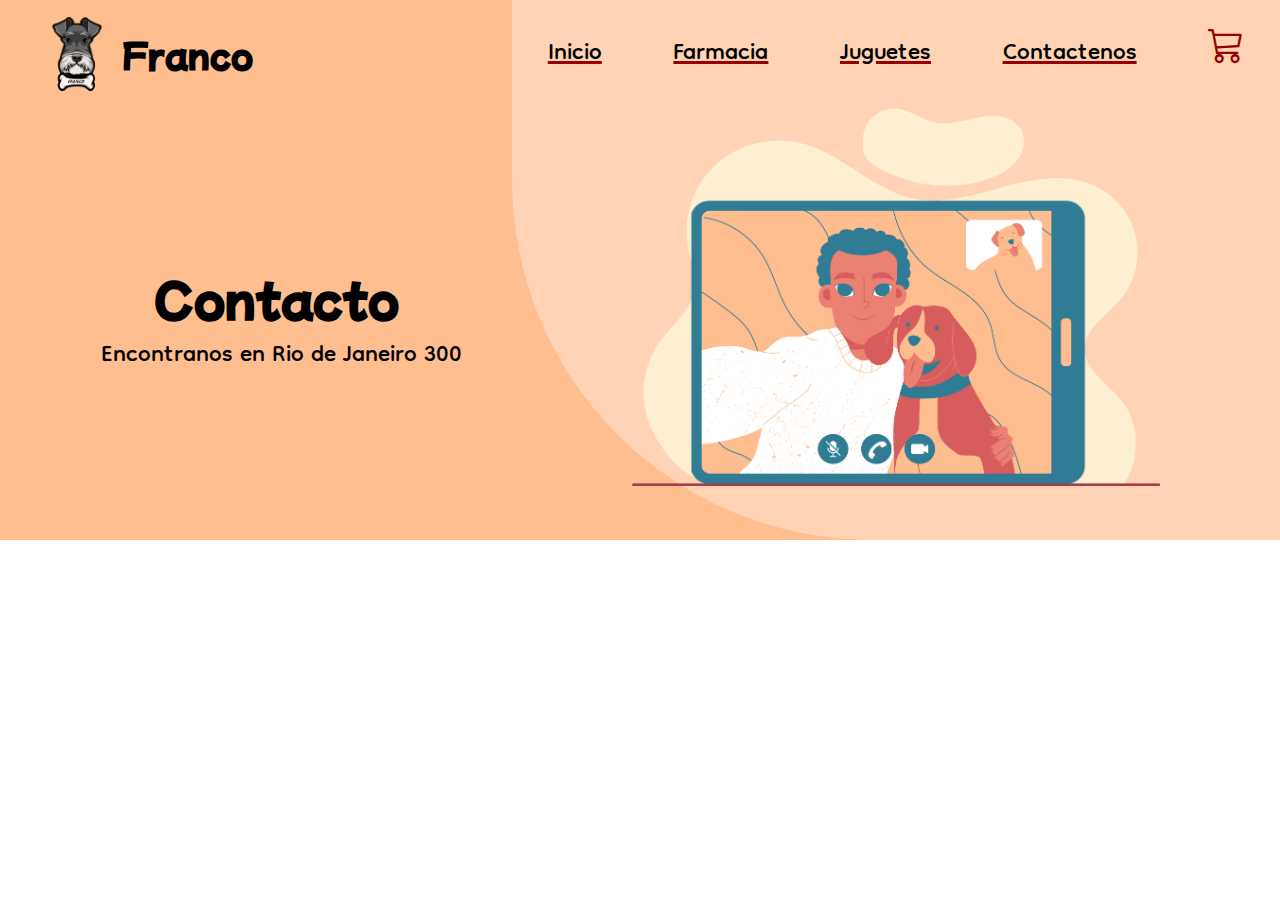
==== contacto.html @ 3e1659e9 "diseño actualizado" ====
<!DOCTYPE html>
<html lang="en">
<head>
    <meta charset="UTF-8">
    <meta http-equiv="X-UA-Compatible" content="IE=edge">
    <meta name="viewport" content="width=device-width, initial-scale=1.0">
    <title>Franco || Contactenos</title>
    <link rel="stylesheet" href="https://cdn.jsdelivr.net/npm/bootstrap-icons@1.6.1/font/bootstrap-icons.css">
    <link rel="stylesheet" href="./style/estios.css">
    <link rel="shortcut icon" href="./img/logo.jpg" type="image/x-icon">
</head>
<body>
    <header class="cabezera">
        <div class="cabezera-texto">
            <div class="navegacion-imagen">
                <img src="./img/logo.jpg" alt="Logo Franco">
                <h1>Franco</h1>
            </div>
            <div class="texto-principal">
                <h2>Contacto</h2>
                <p>Encontranos en Rio de Janeiro 300</p>
            </div>
        </div>
        <div class="cabezera-imagen">
            <nav class="navegacion">
                <a href="./index.html">Inicio</a>
                <a href="./farmacia.html">Farmacia</a>
                <a href="./jugetes.html">Juguetes</a>
                <a href="./contacto.html">Contactenos</a>
                <a href="#"><i class="bi bi-cart3"></i></a>
            </nav>
            <div class="imagen-dos">
                <img src="./img/Contacto.png" alt="Niño corriendo">
            </div>
        </div>
    </header>
    <main>
        <!-- Carlos Valerio Centeno Trabaja aqui -->
        <form action="">

        </form>
    </main>
    <script src="./javascript/main.js"></script>
</body>
</html>
---- style/estios.css ----
@import url('https://fonts.googleapis.com/css2?family=Mochiy+Pop+P+One&display=swap');
@import url('https://fonts.googleapis.com/css2?family=Dongle:wght@300;400;700&display=swap');
*{
    margin: 0%;
    padding: 0%;
    box-sizing: border-box;
}
body{
    height: 100vh;
    width: 100%;
    display: flex;
    flex-direction: column;
}
.cabezera{
    width: 100%;
    height: 60%;
    display: flex;
    flex-wrap: wrap;
    background-color: #ffbe8f;

}
.cabezera-texto{
    width: 40%;
    height: 100%;
    display: flex;
    flex-direction: column;
    justify-content: space-between;
}
.cabezera-imagen{
    width: 60%;
    height: 100%;
    border-radius: 0 0 0 40vh;
    background-color: #FFD3B4;
}
.navegacion{
    height: 20%;
    width: 100%;
    display: flex;
    align-items: center;
    font-family: 'Dongle', sans-serif;
    font-size: 4vh;
    justify-content: space-around;
}
.navegacion a{
    color: black;
    text-decoration: rgb(150, 0, 0) underline;
}
.navegacion i{
    color: rgb(150, 0, 0);
}
.cabezera-texto img{
    width: 10vh;
}
.imagen-dos{
    height: 70%;
    width: 100%;
    display: flex;
    justify-content: center;
}
.imagen-dos img{
    height: 100%;
}
.texto-principal{
    height: 80%;
    width: 100%;
    display: flex;
    flex-direction: column;
    align-items: center;
    justify-content: center;
}
.texto-principal h2{
    font-family: 'Mochiy Pop P One', sans-serif;
    width: 50%;
    font-size: 5vh;
    margin-left: 4vw;
}
.texto-principal p{
    font-family: 'Dongle', sans-serif;
    font-size: 4vh;
    margin-left: 4vw;
}
.navegacion-imagen{
    height: 20%;
    width: 100%;
    display: flex;
    align-items: center;
    padding: 0 0 0 2em;
    font-family: 'Mochiy Pop P One', sans-serif;
}
main{
    background-color: #ffbe8f;
    width: 100%;
    display: flex;
    justify-content: center;
    flex-wrap: wrap;
}
.section-uno{
    width: 90%;
    height: 50vh;
    display: flex;
    justify-content: center;
    margin: 10vh 0;
}
.article-imagen{
    width: 30%;
    display: flex;
}
.article-texto{
    width: 70%;
    display: flex;
    justify-content: center;
    align-items: center;
}
.texto-article{
    width: 70%;
}
.texto-article h2{
    font-size: 5vh;
    font-family: 'Mochiy Pop P One', sans-serif;
    color: rgb(150, 0, 0);
}
.texto-article p{
font-size: 2vh;
font-family: 'Mochiy Pop P One', sans-serif;
text-align: justify;
padding-top: 2vh;
}
.pie-pagina{
    width: 100%;
    min-height: 30vh;
    /* background-color: #FFD3B4; */
    display: flex;
    flex-wrap: wrap;
}
.pie-fondo-uno{
    width: 60%;
    background-color: #ffbe8f;
}
.pie-fondo-dos{
width: 40%;
background-color: #FFD3B4;
}
.pie-texto{
    width: 100%;
    height: 100%;
    border-radius: 0 50% 0 0;
    background-color: #FFD3B4;
    display: flex;
}
.pie-iconos{
    width: 100%;
    height: 100%;
    display: flex;
    flex-direction: column;
    background-color: #ffbe8f;
    border-radius: 0 0 0 17.5vh;
}
.img-pie-logo{
    display: flex;
    width: 35%;
}
.img-pie-logo img{
    width: 100%;
}
.pie-nosotros{
    display: flex;
    width: 30%;
    flex-direction: column;
    flex-wrap: wrap;
    padding: 1em;
    text-align: justify;
    align-items: center;
    justify-content: space-evenly;
}
.pie-nosotros h3{
    font-size: 3vh;
    font-family: 'Mochiy Pop P One', sans-serif;
    color: rgb(150, 0, 0);
}
.pie-nosotros p{
    font-family: 'Mochiy Pop P One', sans-serif;
    font-size: 0.90em;
}
.pie-nav{
    display: flex;
    flex-direction: column;
    align-items: center;
    justify-content: space-evenly;
    width: 35%;
    font-size: 0.90em;
}
.pie-nav a{
    color: black;
    text-decoration: 2px rgb(150, 0, 0) underline;
    font-family: 'Mochiy Pop P One', sans-serif;
}
.pie-iconos{
    font-size: 3em;
    display: flex;
    flex-wrap: wrap;
    flex-direction: row;
    justify-content: space-evenly;
    align-items: center;
}
.pie-iconos a{
    color: rgb(150, 0, 0);
}
.container {
    position: relative;
    width: 320px;
    margin-top: 5vh;
    margin-left: 40%;
    perspective: 1000px;
}

.carousel {
    position: relative;
    width: 100%;
    height: 100%;
    transform-style: preserve-3d; 
    animation: rotate360 60s infinite forwards linear;
}
.carousel__face { 
    position: absolute;
    width: 300px;
    height: 187px;
    background-size: cover;
    box-shadow:inset 0 0 0 2000px rgba(197, 197, 197, 0.342);
    display: flex;
    color: white;
    font-family: 'Dongle', sans-serif;
    background-position: center;
    background-repeat: no-repeat;
}
span {
    margin: auto;
    font-size: 2rem;
    text-shadow: 2px 2px 2px  black;
}
.carousel__face:nth-child(1) {
    transform: rotateY(  51.42deg) translateZ(360px); 
}
.carousel__face:nth-child(2) { 
    transform: rotateY( 102.84deg) translateZ(360px); 
}
.carousel__face:nth-child(3) {
    transform: rotateY( 154.26deg) translateZ(360px); 
}
.carousel__face:nth-child(4) {
    transform: rotateY(205.68deg) translateZ(360px); 
}
.carousel__face:nth-child(5) { 
    transform: rotateY(257.1deg) translateZ(360px); 
}
.carousel__face:nth-child(6) { 
    transform: rotateY(308.52deg) translateZ(360px); 
}
.carousel__face:nth-child(7) { 
    transform: rotateY(360deg) translateZ(360px); 
}

@keyframes rotate360 {
    from {
        transform: rotateY(0deg);
    }
    to {
        transform: rotateY(-360deg);
    }
}
.main-articulos{
    flex-direction: column;
    justify-content: center;
    align-items: center;
}
.main-contenedor{
    width: 80%;
    display: flex;
    flex-direction: column;
}
.carousel-contenedor{
    height: 50vh;
    width: 100%;
    background-color: #FFD3B4;
    border-radius:0 0 20vh 20vh ;
}
.unidades{
    margin-bottom: 0;
    margin-top: 1em;
    padding-top: 1em;
    text-align: center;
    font-size: 3em;
    font-family: 'Mochiy Pop P One', sans-serif;
    background-color: #FFD3B4;
    border-radius: 50vh 50vh 0 0 ;
}
.articulos{
    padding-top: 2em;
    display: flex;
    padding-bottom: 2em;
}
.precio-stock{
    display: flex;
    justify-content: space-between;
}
.precio-stock p{
    font-weight: 800;
}
.card-body{
    font-family:'Dongle', sans-serif ;
    font-size: 2em;
    display: flex;
    flex-direction: column;
    justify-content: space-between;
}
.card{
    background-color:#FFD3B4; 
    border-radius: 2em;
    box-shadow: 2px 2px 2px 2px rgba(0, 0, 0, 0.158);
    height: 100%;
}
.card img{
    border-radius: 2em;
    height: 30vh;
}
button{
    border: none;
    border-radius: 2vh;
    padding: 0.2em;
    background-color: #FF8B96;
    color: white;
}
button:hover{
    color: black;
}
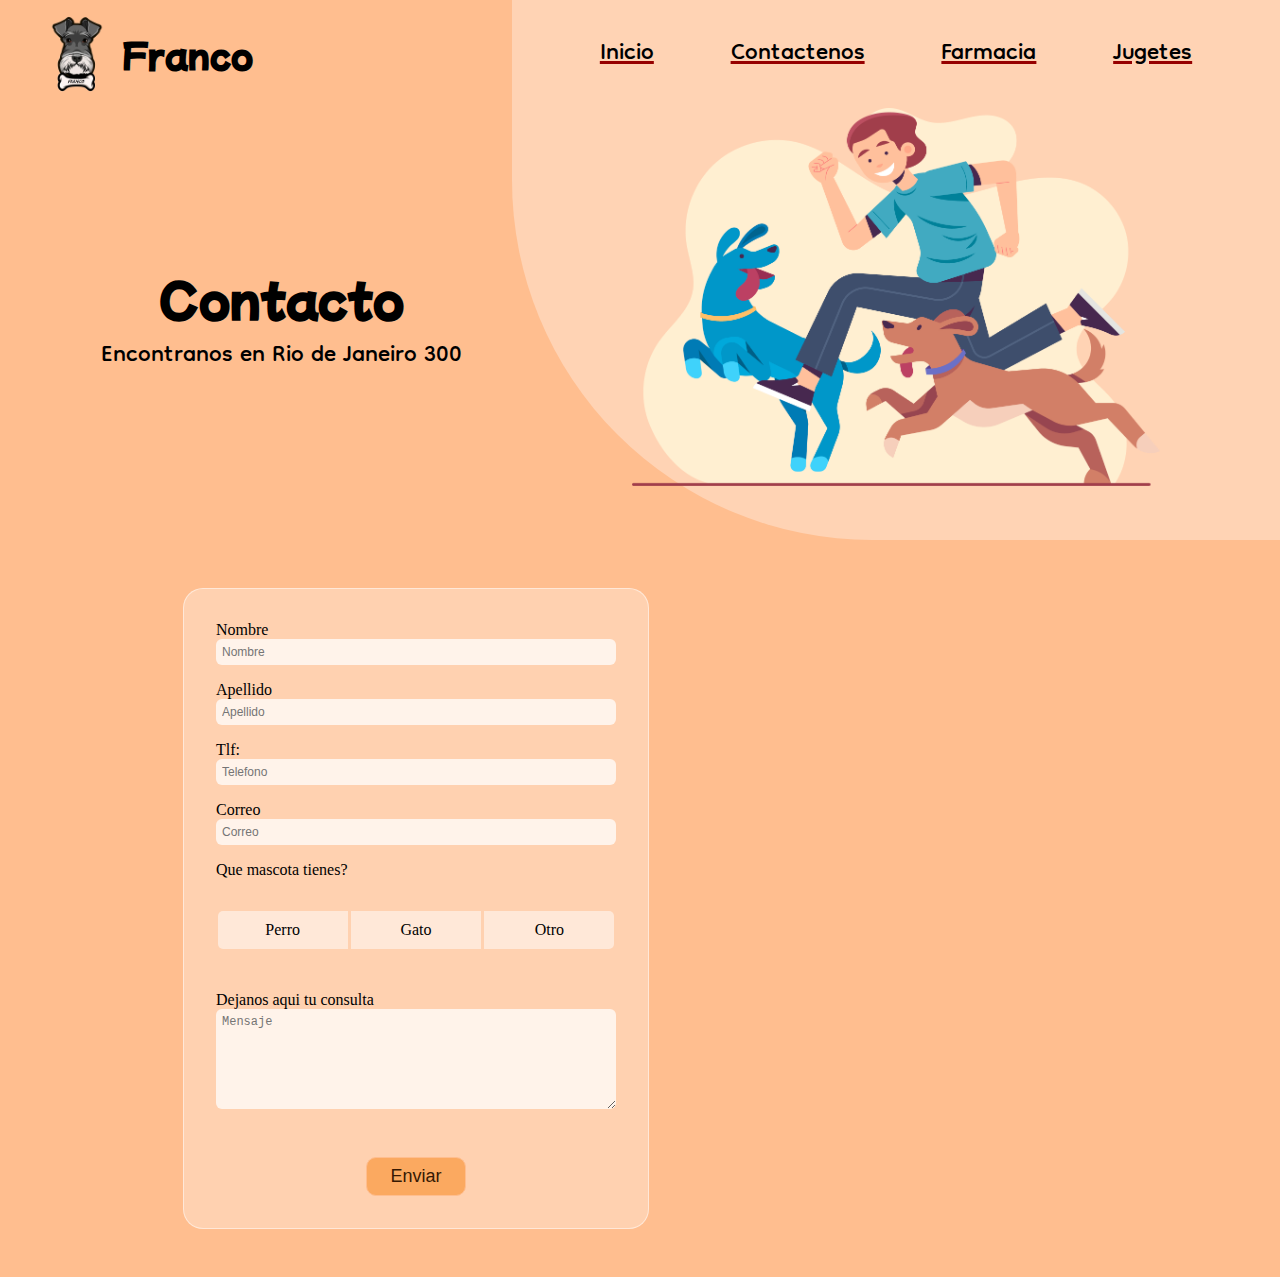
==== commit 45fac389: "termine contactos" ====
--- a/contacto.html
+++ b/contacto.html
@@ -5,7 +5,6 @@
     <meta http-equiv="X-UA-Compatible" content="IE=edge">
     <meta name="viewport" content="width=device-width, initial-scale=1.0">
     <title>Franco || Contactenos</title>
-    <link rel="stylesheet" href="https://cdn.jsdelivr.net/npm/bootstrap-icons@1.6.1/font/bootstrap-icons.css">
     <link rel="stylesheet" href="./style/estios.css">
     <link rel="shortcut icon" href="./img/logo.jpg" type="image/x-icon">
 </head>
@@ -17,28 +16,94 @@
                 <h1>Franco</h1>
             </div>
             <div class="texto-principal">
-                <h2>Contacto</h2>
+                <div>
+                <h2>Contacto</h2> 
+                </div>
                 <p>Encontranos en Rio de Janeiro 300</p>
             </div>
+               
         </div>
         <div class="cabezera-imagen">
             <nav class="navegacion">
                 <a href="./index.html">Inicio</a>
+                <a href="./contacto.html">Contactenos</a>
                 <a href="./farmacia.html">Farmacia</a>
-                <a href="./jugetes.html">Juguetes</a>
-                <a href="./contacto.html">Contactenos</a>
-                <a href="#"><i class="bi bi-cart3"></i></a>
+                <a href="./jugetes.html">Jugetes</a>
             </nav>
             <div class="imagen-dos">
-                <img src="./img/Contacto.png" alt="Niño corriendo">
+                <img src="./img/Niño.png" alt="Niño corriendo">
             </div>
         </div>
     </header>
     <main>
         <!-- Carlos Valerio Centeno Trabaja aqui -->
-        <form action="">
+        <div class="fondo-form" id="borrar">
+                    
+                <form  class="formulario" method="get" id="formulario">
+                    <div>
+                    <label for="nombre">Nombre</label>
+                    <input type="text" placeholder="Nombre" name="nombre" id="nombre" required>
+                     </div>
 
-        </form>
+                     <div>
+                     <label for="apellido">Apellido</label>
+                     <input type="text" placeholder="Apellido" id="apellido" name="apellido" required>
+                     </div>
+                
+                
+                    <div class="margentlf">
+                    <label for="tlf">Tlf:</label>
+                    <input type="text" placeholder="Telefono" id="tlf" name="tlf" required>
+                    </div>
+
+                    <div class="margencorreo">
+                    <label for="correo">Correo</label>
+                    <input type="email" placeholder="Correo" id="correo" name="correo" required>
+                    </div>
+
+
+                    <div class="margen">
+                    <p>Que mascota tienes?</p>
+                    </div>
+
+                    <div class="margen mascota">
+                       <input  type="radio" name="mascota" value="Perro" id="perro"><label class="radio perro" for="perro">Perro</label>
+                       <input  type="radio" name="mascota" value="gato" id="gato"><label class="radio" for="gato">Gato</label>
+                       <input  type="radio" name="mascota" value="otro" id="otro"><label class="radio otro" for="otro">Otro</label>
+                    </div>
+
+                    <div class="margen radio">
+                    <p>Dejanos aqui tu consulta</p>
+                    <textarea name="mensaje" id=""placeholder="Mensaje" required></textarea>
+                    </div>
+
+
+                    <div class="btn open">
+                    <input type="submit" id="enviar" value="Enviar">
+                    </div>
+
+                    <div class="modal-conteiner" id="modal-conteiner">
+                        <did class="modal">
+                            <h2>Gracias por contactarnos</h2>
+                            <button type="submit" class="close" id="close">Cerrar</button>
+                        </did>
+   
+                    </div>
+   
+                      
+                 </form>
+                 
+        </div>
+
+       
+
+        <div class="map">
+            <iframe class="fondo-map" src="https://www.google.com/maps/embed?pb=!1m18!1m12!1m3!1d3283.6869258109577!2d-58.
+            43257228591401!3d-34.612077380457265!2m3!1f0!2f0!3f0!3m2!1i1024!2i768!4f13.1!3m3!1m2!1s0x95b
+            cca429815227f%3A0x5d302e497c2cda87!2sR%C3%ADo%20de%20Janeiro%20300%2C%20C1405CCB%20CABA!5e0!3m2!
+            1ses-419!2sar!4v1636480253115!5m2!1ses-419!2sar" width="600" height="450" style="border:0;
+            " allowfullscreen="" loading="lazy"></iframe>
+            </div>
     </main>
     <script src="./javascript/main.js"></script>
 </body>
--- a/style/estios.css
+++ b/style/estios.css
@@ -39,14 +39,12 @@
     align-items: center;
     font-family: 'Dongle', sans-serif;
     font-size: 4vh;
-    justify-content: space-around;
+    justify-content: center;
 }
 .navegacion a{
+    padding: 0 3vw 0 3vw;
     color: black;
     text-decoration: rgb(150, 0, 0) underline;
-}
-.navegacion i{
-    color: rgb(150, 0, 0);
 }
 .cabezera-texto img{
     width: 10vh;
@@ -125,210 +123,161 @@
 text-align: justify;
 padding-top: 2vh;
 }
-.pie-pagina{
-    width: 100%;
-    min-height: 30vh;
-    /* background-color: #FFD3B4; */
-    display: flex;
-    flex-wrap: wrap;
-}
-.pie-fondo-uno{
-    width: 60%;
-    background-color: #ffbe8f;
-}
-.pie-fondo-dos{
-width: 40%;
-background-color: #FFD3B4;
-}
-.pie-texto{
-    width: 100%;
-    height: 100%;
-    border-radius: 0 50% 0 0;
-    background-color: #FFD3B4;
-    display: flex;
-}
-.pie-iconos{
-    width: 100%;
-    height: 100%;
-    display: flex;
-    flex-direction: column;
-    background-color: #ffbe8f;
-    border-radius: 0 0 0 17.5vh;
-}
-.img-pie-logo{
-    display: flex;
-    width: 35%;
-}
-.img-pie-logo img{
-    width: 100%;
-}
-.pie-nosotros{
-    display: flex;
-    width: 30%;
-    flex-direction: column;
-    flex-wrap: wrap;
-    padding: 1em;
-    text-align: justify;
-    align-items: center;
-    justify-content: space-evenly;
-}
-.pie-nosotros h3{
-    font-size: 3vh;
-    font-family: 'Mochiy Pop P One', sans-serif;
-    color: rgb(150, 0, 0);
-}
-.pie-nosotros p{
-    font-family: 'Mochiy Pop P One', sans-serif;
-    font-size: 0.90em;
-}
-.pie-nav{
-    display: flex;
-    flex-direction: column;
-    align-items: center;
-    justify-content: space-evenly;
-    width: 35%;
-    font-size: 0.90em;
-}
-.pie-nav a{
-    color: black;
-    text-decoration: 2px rgb(150, 0, 0) underline;
-    font-family: 'Mochiy Pop P One', sans-serif;
-}
-.pie-iconos{
-    font-size: 3em;
-    display: flex;
-    flex-wrap: wrap;
-    flex-direction: row;
-    justify-content: space-evenly;
-    align-items: center;
-}
-.pie-iconos a{
-    color: rgb(150, 0, 0);
-}
-.container {
-    position: relative;
-    width: 320px;
-    margin-top: 5vh;
-    margin-left: 40%;
-    perspective: 1000px;
-}
-
-.carousel {
-    position: relative;
-    width: 100%;
-    height: 100%;
-    transform-style: preserve-3d; 
-    animation: rotate360 60s infinite forwards linear;
-}
-.carousel__face { 
-    position: absolute;
-    width: 300px;
-    height: 187px;
-    background-size: cover;
-    box-shadow:inset 0 0 0 2000px rgba(197, 197, 197, 0.342);
-    display: flex;
-    color: white;
-    font-family: 'Dongle', sans-serif;
-    background-position: center;
-    background-repeat: no-repeat;
-}
-span {
-    margin: auto;
-    font-size: 2rem;
-    text-shadow: 2px 2px 2px  black;
-}
-.carousel__face:nth-child(1) {
-    transform: rotateY(  51.42deg) translateZ(360px); 
-}
-.carousel__face:nth-child(2) { 
-    transform: rotateY( 102.84deg) translateZ(360px); 
-}
-.carousel__face:nth-child(3) {
-    transform: rotateY( 154.26deg) translateZ(360px); 
-}
-.carousel__face:nth-child(4) {
-    transform: rotateY(205.68deg) translateZ(360px); 
-}
-.carousel__face:nth-child(5) { 
-    transform: rotateY(257.1deg) translateZ(360px); 
-}
-.carousel__face:nth-child(6) { 
-    transform: rotateY(308.52deg) translateZ(360px); 
-}
-.carousel__face:nth-child(7) { 
-    transform: rotateY(360deg) translateZ(360px); 
-}
-
-@keyframes rotate360 {
-    from {
-        transform: rotateY(0deg);
-    }
-    to {
-        transform: rotateY(-360deg);
-    }
-}
-.main-articulos{
-    flex-direction: column;
-    justify-content: center;
-    align-items: center;
-}
-.main-contenedor{
-    width: 80%;
-    display: flex;
-    flex-direction: column;
-}
-.carousel-contenedor{
-    height: 50vh;
-    width: 100%;
-    background-color: #FFD3B4;
-    border-radius:0 0 20vh 20vh ;
-}
-.unidades{
-    margin-bottom: 0;
-    margin-top: 1em;
-    padding-top: 1em;
+
+
+/* fondo para formulario */
+
+.fondo-form{
+ background-color: rgb(255, 255,255,0.3);  
+ backdrop-filter: blur(20);
+ border: solid 1px rgba(255, 255,255,0.5); 
+ padding: 2rem ;
+ margin-top: 3rem;
+ margin-bottom: 3rem;
+ border-radius: 20px;
+
+}
+
+
+
+.formulario input[type="text"],
+.formulario input[type="email"],
+.formulario textarea {
+    width: 100%;
+    padding: 6px;
+    border-radius: 6px;
+    background: #fff3ea;
+    border: none;
+    font-size: 12px;
+    margin-bottom: 1rem;
+    display: block;
+
+  
+}
+.formulario input[type="text"]:focus,
+.formulario input[type="email"]:focus{
+    border-bottom: 2px solid #ff7a1b;
+
+}
+.formulario textarea{
+    min-height: 100px;
+    max-height: 100px;
+    min-width: 400px;
+    max-width: 400px;
+}
+.fondo-map{
+ height: 400px;
+ width: 400px; 
+ margin-top: 10rem;
+ margin-left: 3rem;
+ border-radius: 20px;
+
+}
+
+.margen{
+    padding-bottom: 2rem;
+}
+.formulario input[type="submit"]{
+    width: 100px;
+    margin: 0 auto;
+    background: rgba(248, 140, 39, 0.575);
+    border: 1px solid #ffbe8f;
+    padding: 8px;
+    border-radius: 10px;
+    cursor: pointer;
+    color: #361903;
+    font-size: 18px;
+
+
+}
+
+.formulario input[type="submit"]:hover {
+    background: #ff6c03;
+    color: #fff;
+}
+ 
+.formulario input[type="radio"]{
+    display: none;
+
+}
+.formulario input[type="radio"]:checked +.radio{
+    background: rgba(248, 140, 39, 0.575);
+
+}
+.formulario .mascota{
+    display: flex;
+    flex-wrap: nowrap;
+    justify-content: space-around;
+    margin-bottom: 10px;
+
+
+}
+.formulario .mascota .radio{
+    background: rgba(255, 255,255,0.5);
+    color:black;
+    padding: 10px;
     text-align: center;
-    font-size: 3em;
-    font-family: 'Mochiy Pop P One', sans-serif;
-    background-color: #FFD3B4;
-    border-radius: 50vh 50vh 0 0 ;
-}
-.articulos{
-    padding-top: 2em;
-    display: flex;
-    padding-bottom: 2em;
-}
-.precio-stock{
-    display: flex;
-    justify-content: space-between;
-}
-.precio-stock p{
-    font-weight: 800;
-}
-.card-body{
-    font-family:'Dongle', sans-serif ;
-    font-size: 2em;
-    display: flex;
-    flex-direction: column;
-    justify-content: space-between;
-}
-.card{
-    background-color:#FFD3B4; 
-    border-radius: 2em;
-    box-shadow: 2px 2px 2px 2px rgba(0, 0, 0, 0.158);
-    height: 100%;
-}
-.card img{
-    border-radius: 2em;
-    height: 30vh;
-}
-button{
-    border: none;
-    border-radius: 2vh;
-    padding: 0.2em;
-    background-color: #FF8B96;
-    color: white;
-}
-button:hover{
-    color: black;
-}
+    width: 32.5%;
+
+}
+.formulario .perro{
+    border-radius: 5px 0 0 5px;
+}
+.formulario .mascota .otro{
+    border-radius: 0 5px 5px 0;
+}
+
+.error{
+    display: none;
+    border-radius: 3px;
+    background: #ff2323;
+    color: #fff;
+    padding: 15px 20px;
+    margin-bottom: 1rem;
+
+}
+.btn{
+    display: flex;
+    justify-content: center;
+}
+/* modal */
+
+.modal-conteiner{
+    display: flex;
+    background-color:#FFD3B4;
+    align-items: center;
+    justify-content: center;
+    position: fixed;
+    pointer-events: none;
+    top: 30%;
+    left: 40%;
+    text-align: center;
+    border-radius: 15px;
+    opacity: 0;
+}
+
+.show{
+    pointer-events: auto;
+    opacity: 1;
+}
+.modal{
+    /* background-color: rgba(241, 165, 66, 0.5); */
+    border-radius: 20px;
+    color: rgb(255, 77, 45);
+    font-size: 30px;
+    box-shadow: 0 6px 5px;
+    padding: 1rem;
+
+}
+.close{
+    width: 100px;
+    margin: 0 auto;
+    background: rgba(248, 140, 39, 0.575);
+    border: 1px solid #ffbe8f;
+    padding: 8px;
+    border-radius: 10px;
+    cursor: pointer;
+    color: #361903;
+    font-size: 18px;
+
+}
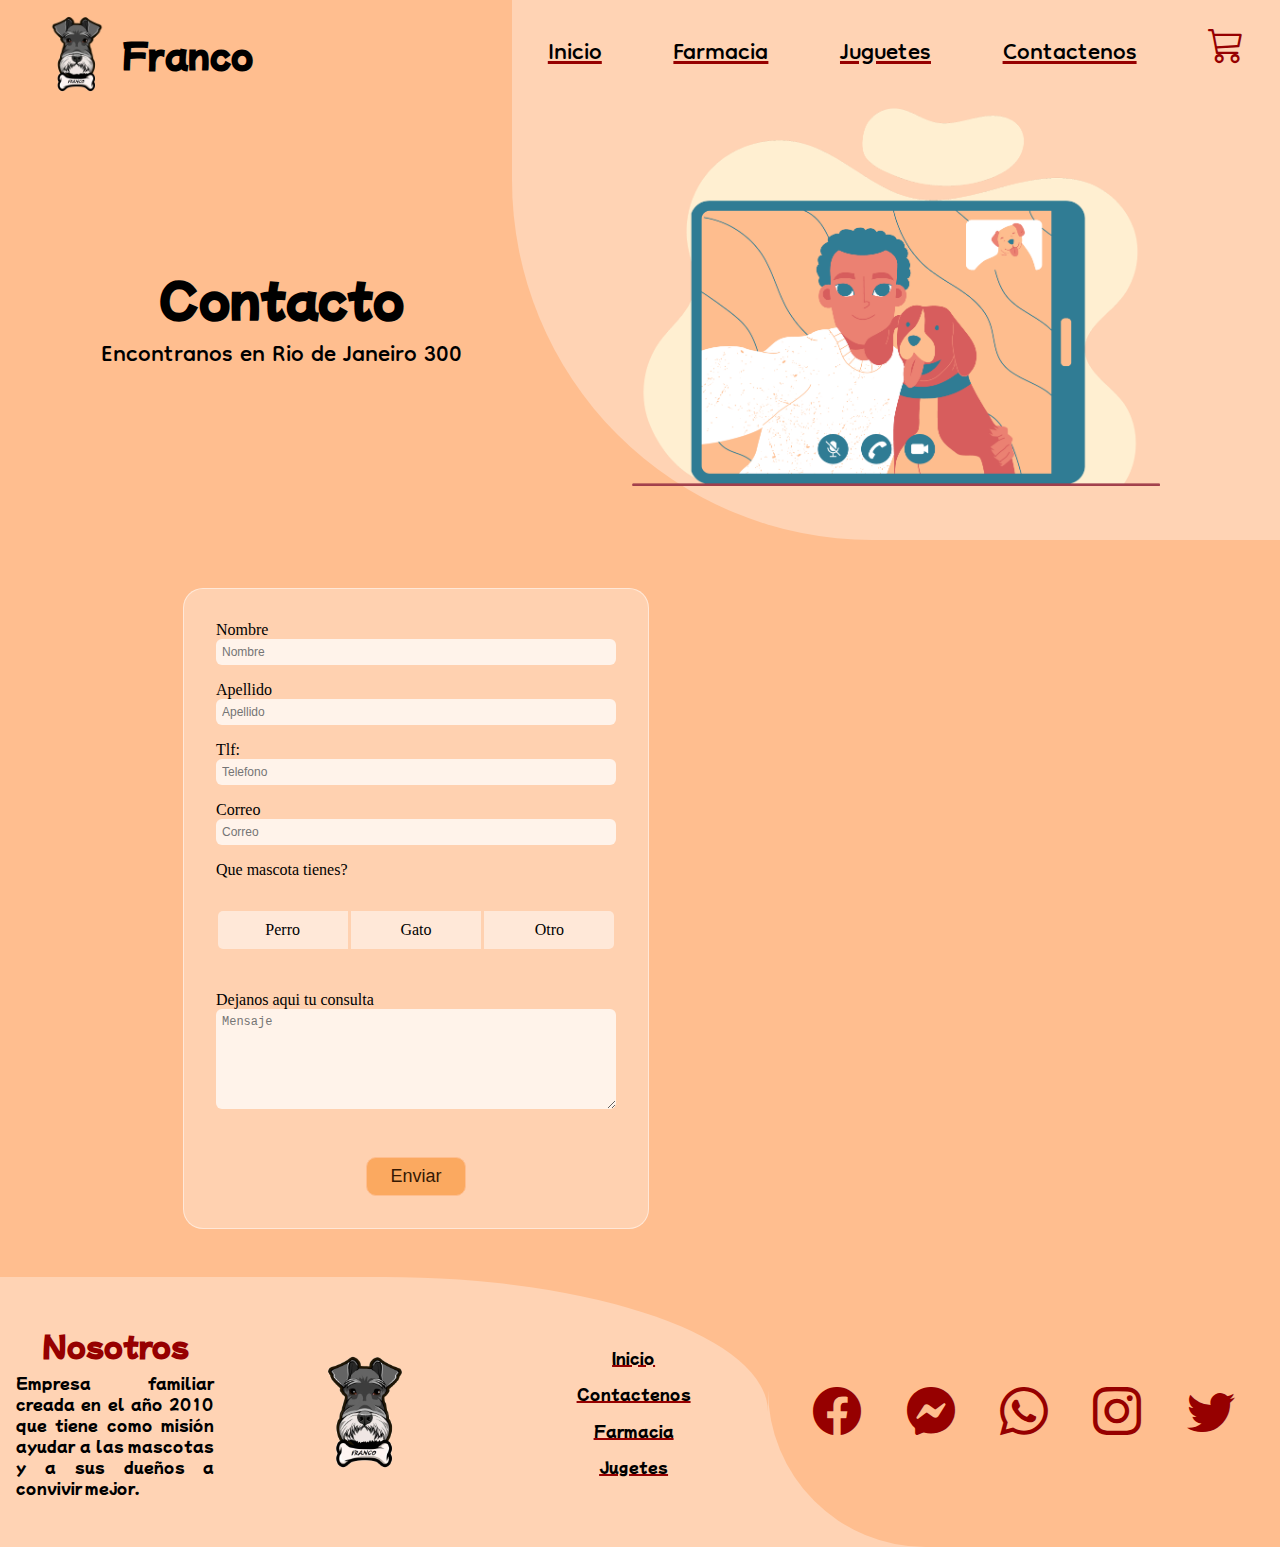
==== commit 6ae5a6c8: "modal" ====
--- a/contacto.html
+++ b/contacto.html
@@ -5,6 +5,7 @@
     <meta http-equiv="X-UA-Compatible" content="IE=edge">
     <meta name="viewport" content="width=device-width, initial-scale=1.0">
     <title>Franco || Contactenos</title>
+    <link rel="stylesheet" href="https://cdn.jsdelivr.net/npm/bootstrap-icons@1.6.1/font/bootstrap-icons.css">
     <link rel="stylesheet" href="./style/estios.css">
     <link rel="shortcut icon" href="./img/logo.jpg" type="image/x-icon">
 </head>
@@ -21,90 +22,99 @@
                 </div>
                 <p>Encontranos en Rio de Janeiro 300</p>
             </div>
-               
         </div>
         <div class="cabezera-imagen">
             <nav class="navegacion">
                 <a href="./index.html">Inicio</a>
+                <a href="./farmacia.html">Farmacia</a>
+                <a href="./jugetes.html">Juguetes</a>
                 <a href="./contacto.html">Contactenos</a>
-                <a href="./farmacia.html">Farmacia</a>
-                <a href="./jugetes.html">Jugetes</a>
+                <a href="#"><i class="bi bi-cart3"></i></a>
             </nav>
             <div class="imagen-dos">
-                <img src="./img/Niño.png" alt="Niño corriendo">
+                <img src="./img/Contacto.png" alt="Niño corriendo">
             </div>
         </div>
     </header>
     <main>
         <!-- Carlos Valerio Centeno Trabaja aqui -->
-        <div class="fondo-form" id="borrar">
-                    
+        <div class="fondo-form" id="borrar">  
                 <form  class="formulario" method="get" id="formulario">
                     <div>
-                    <label for="nombre">Nombre</label>
-                    <input type="text" placeholder="Nombre" name="nombre" id="nombre" required>
-                     </div>
-
-                     <div>
-                     <label for="apellido">Apellido</label>
-                     <input type="text" placeholder="Apellido" id="apellido" name="apellido" required>
-                     </div>
-                
-                
+                        <label for="nombre">Nombre</label>
+                        <input type="text" placeholder="Nombre" name="nombre" id="nombre" required>
+                    </div>
+                    <div>
+                        <label for="apellido">Apellido</label>
+                        <input type="text" placeholder="Apellido" id="apellido" name="apellido" required>
+                    </div>
                     <div class="margentlf">
-                    <label for="tlf">Tlf:</label>
-                    <input type="text" placeholder="Telefono" id="tlf" name="tlf" required>
+                        <label for="tlf">Tlf:</label>
+                        <input type="text" placeholder="Telefono" id="tlf" name="tlf" required>
                     </div>
-
                     <div class="margencorreo">
-                    <label for="correo">Correo</label>
-                    <input type="email" placeholder="Correo" id="correo" name="correo" required>
+                        <label for="correo">Correo</label>
+                        <input type="email" placeholder="Correo" id="correo" name="correo" required>
                     </div>
-
-
                     <div class="margen">
-                    <p>Que mascota tienes?</p>
+                        <p>Que mascota tienes?</p>
                     </div>
-
                     <div class="margen mascota">
-                       <input  type="radio" name="mascota" value="Perro" id="perro"><label class="radio perro" for="perro">Perro</label>
-                       <input  type="radio" name="mascota" value="gato" id="gato"><label class="radio" for="gato">Gato</label>
-                       <input  type="radio" name="mascota" value="otro" id="otro"><label class="radio otro" for="otro">Otro</label>
+                        <input  type="radio" name="mascota" value="Perro" id="perro"><label class="radio perro" for="perro">Perro</label>
+                        <input  type="radio" name="mascota" value="gato" id="gato"><label class="radio" for="gato">Gato</label>
+                        <input  type="radio" name="mascota" value="otro" id="otro"><label class="radio otro" for="otro">Otro</label>
                     </div>
-
                     <div class="margen radio">
-                    <p>Dejanos aqui tu consulta</p>
-                    <textarea name="mensaje" id=""placeholder="Mensaje" required></textarea>
+                        <p>Dejanos aqui tu consulta</p>
+                        <textarea name="mensaje" id=""placeholder="Mensaje" required></textarea>
                     </div>
-
-
                     <div class="btn open">
-                    <input type="submit" id="enviar" value="Enviar">
+                        <input type="submit" id="enviar" value="Enviar">
                     </div>
-
                     <div class="modal-conteiner" id="modal-conteiner">
-                        <did class="modal">
+                        <did class="modales">
                             <h2>Gracias por contactarnos</h2>
                             <button type="submit" class="close" id="close">Cerrar</button>
                         </did>
-   
                     </div>
-   
-                      
-                 </form>
-                 
+                </form>
         </div>
-
-       
-
         <div class="map">
             <iframe class="fondo-map" src="https://www.google.com/maps/embed?pb=!1m18!1m12!1m3!1d3283.6869258109577!2d-58.
             43257228591401!3d-34.612077380457265!2m3!1f0!2f0!3f0!3m2!1i1024!2i768!4f13.1!3m3!1m2!1s0x95b
             cca429815227f%3A0x5d302e497c2cda87!2sR%C3%ADo%20de%20Janeiro%20300%2C%20C1405CCB%20CABA!5e0!3m2!
             1ses-419!2sar!4v1636480253115!5m2!1ses-419!2sar" width="600" height="450" style="border:0;
             " allowfullscreen="" loading="lazy"></iframe>
+        </div>
+    </main>
+    <footer class="pie-pagina">
+        <div class="pie-fondo-uno">
+            <div class="pie-texto">
+                <div class="pie-nosotros">
+                    <h3>Nosotros</h3>
+                    <p>Empresa familiar creada en el año 2010 que tiene como misión ayudar a las mascotas y a sus dueños a convivir mejor.</p>
+                </div>
+                <div class="img-pie-logo">
+                    <img src="./img/logo.jpg" alt="Logo">
+                </div>
+                <div class="pie-nav">
+                    <a href="./index.html">Inicio</a>
+                    <a href="./contacto.html">Contactenos</a>
+                    <a href="./farmacia.html">Farmacia</a>
+                    <a href="./jugetes.html">Jugetes</a>
+                </div>
             </div>
-    </main>
-    <script src="./javascript/main.js"></script>
+        </div>
+        <div class="pie-fondo-dos">
+            <div class="pie-iconos">
+                <a href=""><i class="bi bi-facebook"></i></a>
+                <a href=""><i class="bi bi-messenger"></i></a>
+                <a href=""><i class="bi bi-whatsapp"></i></a>
+                <a href=""><i class="bi bi-instagram"></i></a>
+                <a href=""><i class="bi bi-twitter"></i></a>
+            </div>
+        </div>
+    </footer>
+    <script src="./javascript/contactos.js"></script>
 </body>
 </html>--- a/style/estios.css
+++ b/style/estios.css
@@ -39,12 +39,14 @@
     align-items: center;
     font-family: 'Dongle', sans-serif;
     font-size: 4vh;
-    justify-content: center;
+    justify-content: space-around;
 }
 .navegacion a{
-    padding: 0 3vw 0 3vw;
     color: black;
     text-decoration: rgb(150, 0, 0) underline;
+}
+.navegacion i{
+    color: rgb(150, 0, 0);
 }
 .cabezera-texto img{
     width: 10vh;
@@ -123,23 +125,265 @@
 text-align: justify;
 padding-top: 2vh;
 }
+.pie-pagina{
+    width: 100%;
+    display: flex;
+    flex-wrap: wrap;
+    min-height: 30vh;
+}
+.pie-fondo-uno{
+    width: 60%;
+    background-color: #ffbe8f;
+}
+.pie-fondo-dos{
+width: 40%;
+background-color: #FFD3B4;
+}
+.pie-texto{
+    width: 100%;
+    height: 100%;
+    border-radius: 0 50% 0 0;
+    background-color: #FFD3B4;
+    display: flex;
+    align-items: center;
+}
+.pie-iconos{
+    width: 100%;
+    height: 100%;
+    display: flex;
+    flex-direction: column;
+    background-color: #ffbe8f;
+    border-radius: 0 0 0 17.5vh;
+}
+.img-pie-logo{
+    display: flex;
+    width: 35%;
+    height: 60%;
+    align-items: center;
+    justify-content: center;
+}
+.img-pie-logo img{
+    width: 50%;
+}
+.pie-nosotros{
+    display: flex;
+    width: 30%;
+    flex-direction: column;
+    flex-wrap: wrap;
+    padding: 1em;
+    text-align: justify;
+    align-items: center;
+    justify-content: space-evenly;
+    height: 80%;
+}
+.pie-nosotros h3{
+    font-size: 3vh;
+    font-family: 'Mochiy Pop P One', sans-serif;
+    color: rgb(150, 0, 0);
+}
+.pie-nosotros p{
+    font-family: 'Mochiy Pop P One', sans-serif;
+    font-size: 0.90em;
+}
+.pie-nav{
+    display: flex;
+    flex-direction: column;
+    align-items: center;
+    justify-content: space-evenly;
+    width: 35%;
+    font-size: 0.90em;
+    height: 60%;
+}
+.pie-nav a{
+    color: black;
+    text-decoration: 2px rgb(150, 0, 0) underline;
+    font-family: 'Mochiy Pop P One', sans-serif;
+}
+.pie-iconos{
+    font-size: 3em;
+    display: flex;
+    flex-wrap: wrap;
+    flex-direction: row;
+    justify-content: space-evenly;
+    align-items: center;
+}
+.pie-iconos a{
+    color: rgb(150, 0, 0);
+}
+.container {
+    position: relative;
+    width: 320px;
+    margin-top: 5vh;
+    margin-left: 40%;
+    perspective: 1000px;
+}
+
+.carousel {
+    position: relative;
+    width: 100%;
+    height: 100%;
+    transform-style: preserve-3d; 
+    animation: rotate360 60s infinite forwards linear;
+}
+.carousel__face { 
+    position: absolute;
+    width: 300px;
+    height: 187px;
+    background-size: cover;
+    box-shadow:inset 0 0 0 2000px rgba(197, 197, 197, 0.342);
+    display: flex;
+    color: white;
+    font-family: 'Dongle', sans-serif;
+    background-position: center;
+    background-repeat: no-repeat;
+}
+span {
+    margin: auto;
+    font-size: 2rem;
+    text-shadow: 2px 2px 2px  black;
+}
+.carousel__face:nth-child(1) {
+    transform: rotateY(  51.42deg) translateZ(360px); 
+}
+.carousel__face:nth-child(2) { 
+    transform: rotateY( 102.84deg) translateZ(360px); 
+}
+.carousel__face:nth-child(3) {
+    transform: rotateY( 154.26deg) translateZ(360px); 
+}
+.carousel__face:nth-child(4) {
+    transform: rotateY(205.68deg) translateZ(360px); 
+}
+.carousel__face:nth-child(5) { 
+    transform: rotateY(257.1deg) translateZ(360px); 
+}
+.carousel__face:nth-child(6) { 
+    transform: rotateY(308.52deg) translateZ(360px); 
+}
+.carousel__face:nth-child(7) { 
+    transform: rotateY(360deg) translateZ(360px); 
+}
+
+@keyframes rotate360 {
+    from {
+        transform: rotateY(0deg);
+    }
+    to {
+        transform: rotateY(-360deg);
+    }
+}
+.main-articulos{
+    flex-direction: column;
+    justify-content: center;
+    align-items: center;
+}
+.main-contenedor{
+    width: 80%;
+    display: flex;
+    flex-direction: column;
+}
+.carousel-contenedor{
+    height: 50vh;
+    width: 100%;
+    background-color: #FFD3B4;
+    border-radius:0 0 20vh 20vh ;
+}
+.unidades{
+    margin-bottom: 0;
+    margin-top: 1em;
+    padding-top: 1em;
+    text-align: center;
+    font-size: 3em;
+    font-family: 'Mochiy Pop P One', sans-serif;
+    background-color: #FFD3B4;
+    border-radius: 50vh 50vh 0 0 ;
+}
+.articulos{
+    padding-top: 2em;
+    display: flex;
+    padding-bottom: 2em;
+    width: 75%;
+}
+.precio-stock{
+    display: flex;
+    justify-content: space-between;
+}
+.precio-stock p{
+    font-weight: 800;
+}
+.card-body{
+    font-family:'Dongle', sans-serif ;
+    font-size: 2em;
+    display: flex;
+    flex-direction: column;
+    justify-content: space-between;
+}
+.card{
+    background-color:#FFD3B4; 
+    border-radius: 2em;
+    box-shadow: 2px 2px 2px 2px rgba(0, 0, 0, 0.158);
+    height: 100%;
+}
+.card img{
+    border-radius: 2em;
+    height: 50vh;
+}
+button{
+    border: none;
+    border-radius: 2vh;
+    padding: 0.2em;
+    background-color: #FF8B96;
+    color: white;
+}
+button:hover{
+    color: black;
+}
+.contenedor-mercado{
+    display: flex;
+    width: 100%;
+    justify-content: space-evenly;
+}
+.contenedor-mercado-filtro{
+    width: 20%;
+    padding-top: 2em;
+}
+.form-check-input:checked {
+    background-color: #FF8B96;
+    border-color: #FF8B96;
+}
+.form-check-input{
+    background-color:#FFD3B4 ;
+}
+.form-check{
+    background-color: white;
+    display: flex;
+    justify-content: space-around;
+    align-items: center;
+    width: 100%;
+    height: 7vh;
+    margin-top: 0.5em;
+    border-radius: 0.5em;
+    font-family:'Dongle', sans-serif ;
+    font-size: 1.5em;
+    margin-bottom: 0.5em;
+}
+.texto-maximo{
+    width: 100%;
+    border-radius: 0.5em;
+    height: 5vh;
+}
 
 
 /* fondo para formulario */
-
 .fondo-form{
- background-color: rgb(255, 255,255,0.3);  
- backdrop-filter: blur(20);
- border: solid 1px rgba(255, 255,255,0.5); 
- padding: 2rem ;
- margin-top: 3rem;
- margin-bottom: 3rem;
- border-radius: 20px;
-
-}
-
-
-
+    background-color: rgb(255, 255,255,0.3);  
+    backdrop-filter: blur(20);
+    border: solid 1px rgba(255, 255,255,0.5); 
+    padding: 2rem ;
+    margin-top: 3rem;
+    margin-bottom: 3rem;
+    border-radius: 20px;
+}
 .formulario input[type="text"],
 .formulario input[type="email"],
 .formulario textarea {
@@ -151,13 +395,10 @@
     font-size: 12px;
     margin-bottom: 1rem;
     display: block;
-
-  
 }
 .formulario input[type="text"]:focus,
 .formulario input[type="email"]:focus{
-    border-bottom: 2px solid #ff7a1b;
-
+border-bottom: 2px solid #ff7a1b;
 }
 .formulario textarea{
     min-height: 100px;
@@ -166,14 +407,12 @@
     max-width: 400px;
 }
 .fondo-map{
- height: 400px;
- width: 400px; 
- margin-top: 10rem;
- margin-left: 3rem;
- border-radius: 20px;
-
-}
-
+    height: 400px;
+    width: 400px; 
+    margin-top: 10rem;
+    margin-left: 3rem;
+    border-radius: 20px;
+}
 .margen{
     padding-bottom: 2rem;
 }
@@ -187,15 +426,11 @@
     cursor: pointer;
     color: #361903;
     font-size: 18px;
-
-
-}
-
+}
 .formulario input[type="submit"]:hover {
     background: #ff6c03;
     color: #fff;
 }
- 
 .formulario input[type="radio"]{
     display: none;
 
@@ -209,8 +444,6 @@
     flex-wrap: nowrap;
     justify-content: space-around;
     margin-bottom: 10px;
-
-
 }
 .formulario .mascota .radio{
     background: rgba(255, 255,255,0.5);
@@ -218,7 +451,6 @@
     padding: 10px;
     text-align: center;
     width: 32.5%;
-
 }
 .formulario .perro{
     border-radius: 5px 0 0 5px;
@@ -226,7 +458,6 @@
 .formulario .mascota .otro{
     border-radius: 0 5px 5px 0;
 }
-
 .error{
     display: none;
     border-radius: 3px;
@@ -234,14 +465,12 @@
     color: #fff;
     padding: 15px 20px;
     margin-bottom: 1rem;
-
 }
 .btn{
     display: flex;
     justify-content: center;
 }
 /* modal */
-
 .modal-conteiner{
     display: flex;
     background-color:#FFD3B4;
@@ -255,19 +484,17 @@
     border-radius: 15px;
     opacity: 0;
 }
-
 .show{
     pointer-events: auto;
     opacity: 1;
 }
-.modal{
+.modales{
     /* background-color: rgba(241, 165, 66, 0.5); */
     border-radius: 20px;
     color: rgb(255, 77, 45);
     font-size: 30px;
     box-shadow: 0 6px 5px;
     padding: 1rem;
-
 }
 .close{
     width: 100px;
@@ -279,5 +506,8 @@
     cursor: pointer;
     color: #361903;
     font-size: 18px;
-
-}
+}
+.ultimas-unidades{
+    color:rgb(150, 0, 0);
+    text-shadow: 0 0 0 ;
+}
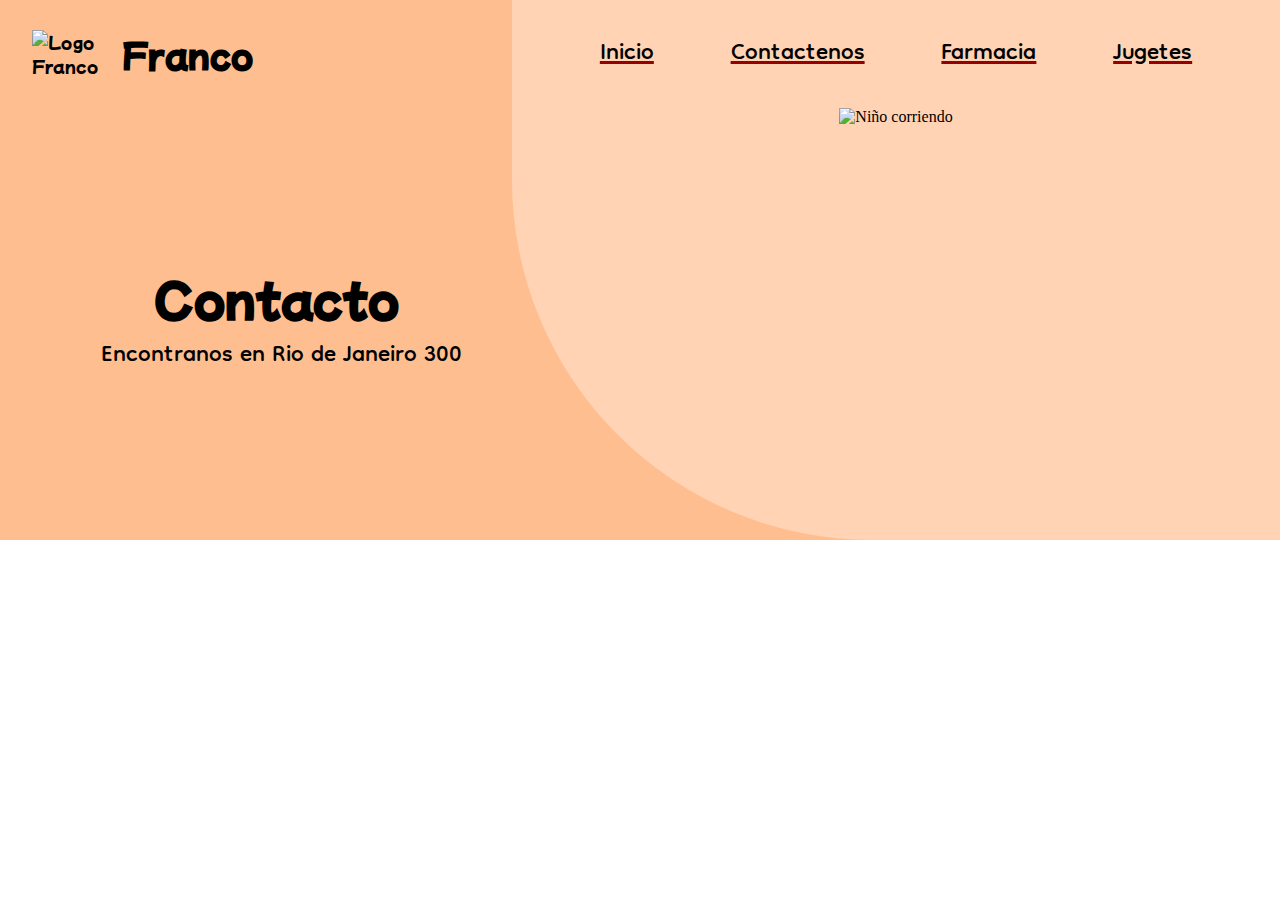
==== commit c59b3ba0: "Agregamos el chatbot configurado en todas las páginas" ====
--- a/contacto.html
+++ b/contacto.html
@@ -5,7 +5,6 @@
     <meta http-equiv="X-UA-Compatible" content="IE=edge">
     <meta name="viewport" content="width=device-width, initial-scale=1.0">
     <title>Franco || Contactenos</title>
-    <link rel="stylesheet" href="https://cdn.jsdelivr.net/npm/bootstrap-icons@1.6.1/font/bootstrap-icons.css">
     <link rel="stylesheet" href="./style/estios.css">
     <link rel="shortcut icon" href="./img/logo.jpg" type="image/x-icon">
 </head>
@@ -17,104 +16,38 @@
                 <h1>Franco</h1>
             </div>
             <div class="texto-principal">
-                <div>
-                <h2>Contacto</h2> 
-                </div>
+                <h2>Contacto</h2>
                 <p>Encontranos en Rio de Janeiro 300</p>
             </div>
         </div>
         <div class="cabezera-imagen">
             <nav class="navegacion">
                 <a href="./index.html">Inicio</a>
+                <a href="./contacto.html">Contactenos</a>
                 <a href="./farmacia.html">Farmacia</a>
-                <a href="./jugetes.html">Juguetes</a>
-                <a href="./contacto.html">Contactenos</a>
-                <a href="#"><i class="bi bi-cart3"></i></a>
+                <a href="./jugetes.html">Jugetes</a>
             </nav>
             <div class="imagen-dos">
-                <img src="./img/Contacto.png" alt="Niño corriendo">
+                <img src="./img/Niño.png" alt="Niño corriendo">
             </div>
         </div>
     </header>
     <main>
         <!-- Carlos Valerio Centeno Trabaja aqui -->
-        <div class="fondo-form" id="borrar">  
-                <form  class="formulario" method="get" id="formulario">
-                    <div>
-                        <label for="nombre">Nombre</label>
-                        <input type="text" placeholder="Nombre" name="nombre" id="nombre" required>
-                    </div>
-                    <div>
-                        <label for="apellido">Apellido</label>
-                        <input type="text" placeholder="Apellido" id="apellido" name="apellido" required>
-                    </div>
-                    <div class="margentlf">
-                        <label for="tlf">Tlf:</label>
-                        <input type="text" placeholder="Telefono" id="tlf" name="tlf" required>
-                    </div>
-                    <div class="margencorreo">
-                        <label for="correo">Correo</label>
-                        <input type="email" placeholder="Correo" id="correo" name="correo" required>
-                    </div>
-                    <div class="margen">
-                        <p>Que mascota tienes?</p>
-                    </div>
-                    <div class="margen mascota">
-                        <input  type="radio" name="mascota" value="Perro" id="perro"><label class="radio perro" for="perro">Perro</label>
-                        <input  type="radio" name="mascota" value="gato" id="gato"><label class="radio" for="gato">Gato</label>
-                        <input  type="radio" name="mascota" value="otro" id="otro"><label class="radio otro" for="otro">Otro</label>
-                    </div>
-                    <div class="margen radio">
-                        <p>Dejanos aqui tu consulta</p>
-                        <textarea name="mensaje" id=""placeholder="Mensaje" required></textarea>
-                    </div>
-                    <div class="btn open">
-                        <input type="submit" id="enviar" value="Enviar">
-                    </div>
-                    <div class="modal-conteiner" id="modal-conteiner">
-                        <did class="modales">
-                            <h2>Gracias por contactarnos</h2>
-                            <button type="submit" class="close" id="close">Cerrar</button>
-                        </did>
-                    </div>
-                </form>
-        </div>
-        <div class="map">
-            <iframe class="fondo-map" src="https://www.google.com/maps/embed?pb=!1m18!1m12!1m3!1d3283.6869258109577!2d-58.
-            43257228591401!3d-34.612077380457265!2m3!1f0!2f0!3f0!3m2!1i1024!2i768!4f13.1!3m3!1m2!1s0x95b
-            cca429815227f%3A0x5d302e497c2cda87!2sR%C3%ADo%20de%20Janeiro%20300%2C%20C1405CCB%20CABA!5e0!3m2!
-            1ses-419!2sar!4v1636480253115!5m2!1ses-419!2sar" width="600" height="450" style="border:0;
-            " allowfullscreen="" loading="lazy"></iframe>
-        </div>
+        <form action="">
+
+        </form>
+        <div>
+            <script src="https://www.gstatic.com/dialogflow-console/fast/messenger/bootstrap.js?v=1"></script>
+    <df-messenger
+      chat-icon="https:&#x2F;&#x2F;cdn-icons-png.flaticon.com&#x2F;512&#x2F;2829&#x2F;2829757.png"
+      intent="WELCOME"
+      chat-title="Branquito"
+      agent-id="59b1d928-3910-4bca-85a6-19f89405f072"
+      language-code="es"
+    ></df-messenger>
+          </div>
     </main>
-    <footer class="pie-pagina">
-        <div class="pie-fondo-uno">
-            <div class="pie-texto">
-                <div class="pie-nosotros">
-                    <h3>Nosotros</h3>
-                    <p>Empresa familiar creada en el año 2010 que tiene como misión ayudar a las mascotas y a sus dueños a convivir mejor.</p>
-                </div>
-                <div class="img-pie-logo">
-                    <img src="./img/logo.jpg" alt="Logo">
-                </div>
-                <div class="pie-nav">
-                    <a href="./index.html">Inicio</a>
-                    <a href="./contacto.html">Contactenos</a>
-                    <a href="./farmacia.html">Farmacia</a>
-                    <a href="./jugetes.html">Jugetes</a>
-                </div>
-            </div>
-        </div>
-        <div class="pie-fondo-dos">
-            <div class="pie-iconos">
-                <a href=""><i class="bi bi-facebook"></i></a>
-                <a href=""><i class="bi bi-messenger"></i></a>
-                <a href=""><i class="bi bi-whatsapp"></i></a>
-                <a href=""><i class="bi bi-instagram"></i></a>
-                <a href=""><i class="bi bi-twitter"></i></a>
-            </div>
-        </div>
-    </footer>
-    <script src="./javascript/contactos.js"></script>
+    <script src="./javascript/main.js"></script>
 </body>
 </html>--- a/style/estios.css
+++ b/style/estios.css
@@ -39,14 +39,12 @@
     align-items: center;
     font-family: 'Dongle', sans-serif;
     font-size: 4vh;
-    justify-content: space-around;
+    justify-content: center;
 }
 .navegacion a{
+    padding: 0 3vw 0 3vw;
     color: black;
     text-decoration: rgb(150, 0, 0) underline;
-}
-.navegacion i{
-    color: rgb(150, 0, 0);
 }
 .cabezera-texto img{
     width: 10vh;
@@ -125,389 +123,11 @@
 text-align: justify;
 padding-top: 2vh;
 }
-.pie-pagina{
-    width: 100%;
-    display: flex;
-    flex-wrap: wrap;
-    min-height: 30vh;
-}
-.pie-fondo-uno{
-    width: 60%;
-    background-color: #ffbe8f;
-}
-.pie-fondo-dos{
-width: 40%;
-background-color: #FFD3B4;
-}
-.pie-texto{
-    width: 100%;
-    height: 100%;
-    border-radius: 0 50% 0 0;
-    background-color: #FFD3B4;
-    display: flex;
-    align-items: center;
-}
-.pie-iconos{
-    width: 100%;
-    height: 100%;
-    display: flex;
-    flex-direction: column;
-    background-color: #ffbe8f;
-    border-radius: 0 0 0 17.5vh;
-}
-.img-pie-logo{
-    display: flex;
-    width: 35%;
-    height: 60%;
-    align-items: center;
-    justify-content: center;
-}
-.img-pie-logo img{
-    width: 50%;
-}
-.pie-nosotros{
-    display: flex;
-    width: 30%;
-    flex-direction: column;
-    flex-wrap: wrap;
-    padding: 1em;
-    text-align: justify;
-    align-items: center;
-    justify-content: space-evenly;
-    height: 80%;
-}
-.pie-nosotros h3{
-    font-size: 3vh;
-    font-family: 'Mochiy Pop P One', sans-serif;
-    color: rgb(150, 0, 0);
-}
-.pie-nosotros p{
-    font-family: 'Mochiy Pop P One', sans-serif;
-    font-size: 0.90em;
-}
-.pie-nav{
-    display: flex;
-    flex-direction: column;
-    align-items: center;
-    justify-content: space-evenly;
-    width: 35%;
-    font-size: 0.90em;
-    height: 60%;
-}
-.pie-nav a{
-    color: black;
-    text-decoration: 2px rgb(150, 0, 0) underline;
-    font-family: 'Mochiy Pop P One', sans-serif;
-}
-.pie-iconos{
-    font-size: 3em;
-    display: flex;
-    flex-wrap: wrap;
-    flex-direction: row;
-    justify-content: space-evenly;
-    align-items: center;
-}
-.pie-iconos a{
-    color: rgb(150, 0, 0);
-}
-.container {
-    position: relative;
-    width: 320px;
-    margin-top: 5vh;
-    margin-left: 40%;
-    perspective: 1000px;
-}
-
-.carousel {
-    position: relative;
-    width: 100%;
-    height: 100%;
-    transform-style: preserve-3d; 
-    animation: rotate360 60s infinite forwards linear;
-}
-.carousel__face { 
-    position: absolute;
-    width: 300px;
-    height: 187px;
-    background-size: cover;
-    box-shadow:inset 0 0 0 2000px rgba(197, 197, 197, 0.342);
-    display: flex;
-    color: white;
-    font-family: 'Dongle', sans-serif;
-    background-position: center;
-    background-repeat: no-repeat;
-}
-span {
-    margin: auto;
-    font-size: 2rem;
-    text-shadow: 2px 2px 2px  black;
-}
-.carousel__face:nth-child(1) {
-    transform: rotateY(  51.42deg) translateZ(360px); 
-}
-.carousel__face:nth-child(2) { 
-    transform: rotateY( 102.84deg) translateZ(360px); 
-}
-.carousel__face:nth-child(3) {
-    transform: rotateY( 154.26deg) translateZ(360px); 
-}
-.carousel__face:nth-child(4) {
-    transform: rotateY(205.68deg) translateZ(360px); 
-}
-.carousel__face:nth-child(5) { 
-    transform: rotateY(257.1deg) translateZ(360px); 
-}
-.carousel__face:nth-child(6) { 
-    transform: rotateY(308.52deg) translateZ(360px); 
-}
-.carousel__face:nth-child(7) { 
-    transform: rotateY(360deg) translateZ(360px); 
-}
-
-@keyframes rotate360 {
-    from {
-        transform: rotateY(0deg);
-    }
-    to {
-        transform: rotateY(-360deg);
-    }
-}
-.main-articulos{
-    flex-direction: column;
-    justify-content: center;
-    align-items: center;
-}
-.main-contenedor{
-    width: 80%;
-    display: flex;
-    flex-direction: column;
-}
-.carousel-contenedor{
-    height: 50vh;
-    width: 100%;
-    background-color: #FFD3B4;
-    border-radius:0 0 20vh 20vh ;
-}
-.unidades{
-    margin-bottom: 0;
-    margin-top: 1em;
-    padding-top: 1em;
-    text-align: center;
-    font-size: 3em;
-    font-family: 'Mochiy Pop P One', sans-serif;
-    background-color: #FFD3B4;
-    border-radius: 50vh 50vh 0 0 ;
-}
-.articulos{
-    padding-top: 2em;
-    display: flex;
-    padding-bottom: 2em;
-    width: 75%;
-}
-.precio-stock{
-    display: flex;
-    justify-content: space-between;
-}
-.precio-stock p{
-    font-weight: 800;
-}
-.card-body{
-    font-family:'Dongle', sans-serif ;
-    font-size: 2em;
-    display: flex;
-    flex-direction: column;
-    justify-content: space-between;
-}
-.card{
-    background-color:#FFD3B4; 
-    border-radius: 2em;
-    box-shadow: 2px 2px 2px 2px rgba(0, 0, 0, 0.158);
-    height: 100%;
-}
-.card img{
-    border-radius: 2em;
-    height: 50vh;
-}
-button{
-    border: none;
-    border-radius: 2vh;
-    padding: 0.2em;
-    background-color: #FF8B96;
-    color: white;
-}
-button:hover{
-    color: black;
-}
-.contenedor-mercado{
-    display: flex;
-    width: 100%;
-    justify-content: space-evenly;
-}
-.contenedor-mercado-filtro{
-    width: 20%;
-    padding-top: 2em;
-}
-.form-check-input:checked {
-    background-color: #FF8B96;
-    border-color: #FF8B96;
-}
-.form-check-input{
-    background-color:#FFD3B4 ;
-}
-.form-check{
-    background-color: white;
-    display: flex;
-    justify-content: space-around;
-    align-items: center;
-    width: 100%;
-    height: 7vh;
-    margin-top: 0.5em;
-    border-radius: 0.5em;
-    font-family:'Dongle', sans-serif ;
-    font-size: 1.5em;
-    margin-bottom: 0.5em;
-}
-.texto-maximo{
-    width: 100%;
-    border-radius: 0.5em;
-    height: 5vh;
-}
-
-
-/* fondo para formulario */
-.fondo-form{
-    background-color: rgb(255, 255,255,0.3);  
-    backdrop-filter: blur(20);
-    border: solid 1px rgba(255, 255,255,0.5); 
-    padding: 2rem ;
-    margin-top: 3rem;
-    margin-bottom: 3rem;
-    border-radius: 20px;
-}
-.formulario input[type="text"],
-.formulario input[type="email"],
-.formulario textarea {
-    width: 100%;
-    padding: 6px;
-    border-radius: 6px;
-    background: #fff3ea;
-    border: none;
-    font-size: 12px;
-    margin-bottom: 1rem;
-    display: block;
-}
-.formulario input[type="text"]:focus,
-.formulario input[type="email"]:focus{
-border-bottom: 2px solid #ff7a1b;
-}
-.formulario textarea{
-    min-height: 100px;
-    max-height: 100px;
-    min-width: 400px;
-    max-width: 400px;
-}
-.fondo-map{
-    height: 400px;
-    width: 400px; 
-    margin-top: 10rem;
-    margin-left: 3rem;
-    border-radius: 20px;
-}
-.margen{
-    padding-bottom: 2rem;
-}
-.formulario input[type="submit"]{
-    width: 100px;
-    margin: 0 auto;
-    background: rgba(248, 140, 39, 0.575);
-    border: 1px solid #ffbe8f;
-    padding: 8px;
-    border-radius: 10px;
-    cursor: pointer;
-    color: #361903;
-    font-size: 18px;
-}
-.formulario input[type="submit"]:hover {
-    background: #ff6c03;
-    color: #fff;
-}
-.formulario input[type="radio"]{
-    display: none;
-
-}
-.formulario input[type="radio"]:checked +.radio{
-    background: rgba(248, 140, 39, 0.575);
-
-}
-.formulario .mascota{
-    display: flex;
-    flex-wrap: nowrap;
-    justify-content: space-around;
-    margin-bottom: 10px;
-}
-.formulario .mascota .radio{
-    background: rgba(255, 255,255,0.5);
-    color:black;
-    padding: 10px;
-    text-align: center;
-    width: 32.5%;
-}
-.formulario .perro{
-    border-radius: 5px 0 0 5px;
-}
-.formulario .mascota .otro{
-    border-radius: 0 5px 5px 0;
-}
-.error{
-    display: none;
-    border-radius: 3px;
-    background: #ff2323;
-    color: #fff;
-    padding: 15px 20px;
-    margin-bottom: 1rem;
-}
-.btn{
-    display: flex;
-    justify-content: center;
-}
-/* modal */
-.modal-conteiner{
-    display: flex;
-    background-color:#FFD3B4;
-    align-items: center;
-    justify-content: center;
-    position: fixed;
-    pointer-events: none;
-    top: 30%;
-    left: 40%;
-    text-align: center;
-    border-radius: 15px;
-    opacity: 0;
-}
-.show{
-    pointer-events: auto;
-    opacity: 1;
-}
-.modales{
-    /* background-color: rgba(241, 165, 66, 0.5); */
-    border-radius: 20px;
-    color: rgb(255, 77, 45);
-    font-size: 30px;
-    box-shadow: 0 6px 5px;
-    padding: 1rem;
-}
-.close{
-    width: 100px;
-    margin: 0 auto;
-    background: rgba(248, 140, 39, 0.575);
-    border: 1px solid #ffbe8f;
-    padding: 8px;
-    border-radius: 10px;
-    cursor: pointer;
-    color: #361903;
-    font-size: 18px;
-}
-.ultimas-unidades{
-    color:rgb(150, 0, 0);
-    text-shadow: 0 0 0 ;
-}
+df-messenger {
+    --df-messenger-bot-message: #b8c4ee;
+    --df-messenger-button-titlebar-color: #ffbe8f;
+    --df-messenger-chat-background-color: #fafafa;
+    --df-messenger-font-color: rgb(5, 5, 5);
+    --df-messenger-send-icon: #878fac;
+    --df-messenger-user-message: #82bd7c;
+   }
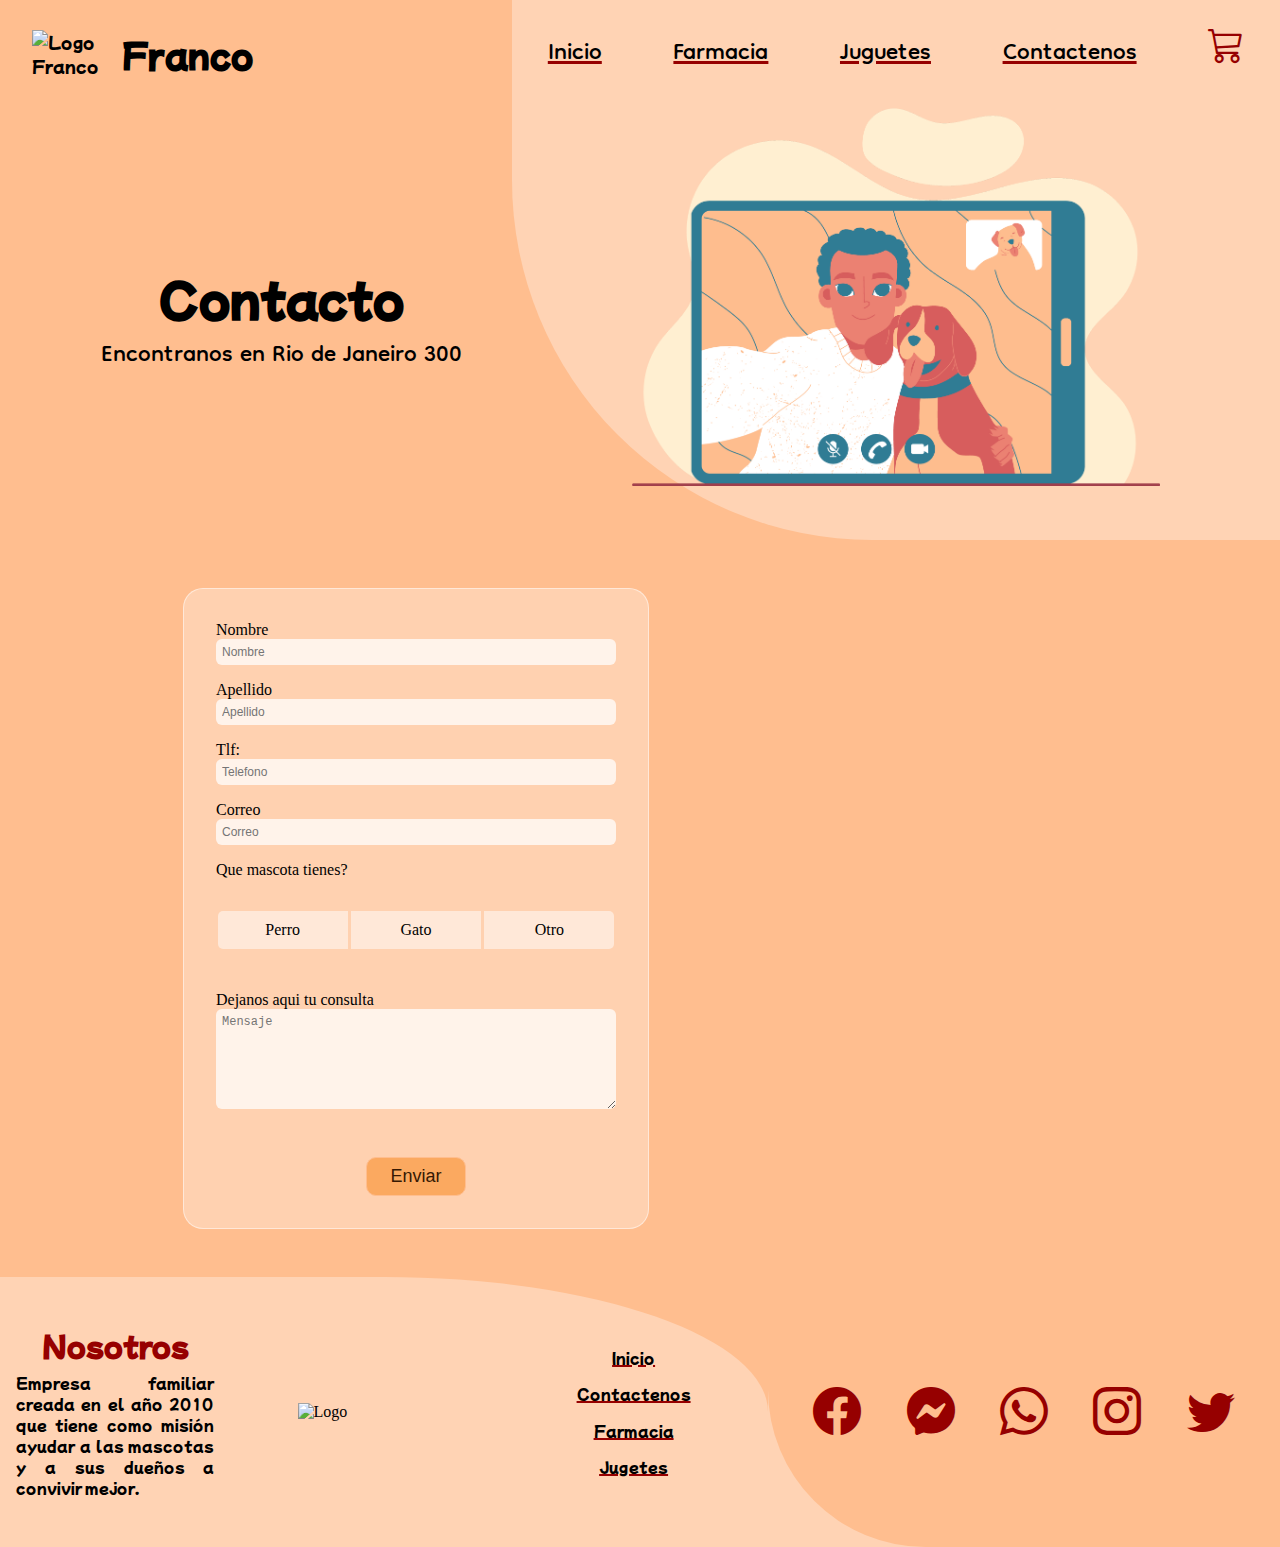
==== commit bde462c9: "Merge branch 'Developet' of https://github.com/LautaroStein/Proyecto-Pet-Shop-Franco into franco" ====
--- a/contacto.html
+++ b/contacto.html
@@ -5,6 +5,7 @@
     <meta http-equiv="X-UA-Compatible" content="IE=edge">
     <meta name="viewport" content="width=device-width, initial-scale=1.0">
     <title>Franco || Contactenos</title>
+    <link rel="stylesheet" href="https://cdn.jsdelivr.net/npm/bootstrap-icons@1.6.1/font/bootstrap-icons.css">
     <link rel="stylesheet" href="./style/estios.css">
     <link rel="shortcut icon" href="./img/logo.jpg" type="image/x-icon">
 </head>
@@ -16,38 +17,104 @@
                 <h1>Franco</h1>
             </div>
             <div class="texto-principal">
-                <h2>Contacto</h2>
+                <div>
+                <h2>Contacto</h2> 
+                </div>
                 <p>Encontranos en Rio de Janeiro 300</p>
             </div>
         </div>
         <div class="cabezera-imagen">
             <nav class="navegacion">
                 <a href="./index.html">Inicio</a>
+                <a href="./farmacia.html">Farmacia</a>
+                <a href="./jugetes.html">Juguetes</a>
                 <a href="./contacto.html">Contactenos</a>
-                <a href="./farmacia.html">Farmacia</a>
-                <a href="./jugetes.html">Jugetes</a>
+                <a href="#"><i class="bi bi-cart3"></i></a>
             </nav>
             <div class="imagen-dos">
-                <img src="./img/Niño.png" alt="Niño corriendo">
+                <img src="./img/Contacto.png" alt="Niño corriendo">
             </div>
         </div>
     </header>
     <main>
         <!-- Carlos Valerio Centeno Trabaja aqui -->
-        <form action="">
-
-        </form>
-        <div>
-            <script src="https://www.gstatic.com/dialogflow-console/fast/messenger/bootstrap.js?v=1"></script>
-    <df-messenger
-      chat-icon="https:&#x2F;&#x2F;cdn-icons-png.flaticon.com&#x2F;512&#x2F;2829&#x2F;2829757.png"
-      intent="WELCOME"
-      chat-title="Branquito"
-      agent-id="59b1d928-3910-4bca-85a6-19f89405f072"
-      language-code="es"
-    ></df-messenger>
-          </div>
+        <div class="fondo-form" id="borrar">  
+                <form  class="formulario" method="get" id="formulario">
+                    <div>
+                        <label for="nombre">Nombre</label>
+                        <input type="text" placeholder="Nombre" name="nombre" id="nombre" required>
+                    </div>
+                    <div>
+                        <label for="apellido">Apellido</label>
+                        <input type="text" placeholder="Apellido" id="apellido" name="apellido" required>
+                    </div>
+                    <div class="margentlf">
+                        <label for="tlf">Tlf:</label>
+                        <input type="text" placeholder="Telefono" id="tlf" name="tlf" required>
+                    </div>
+                    <div class="margencorreo">
+                        <label for="correo">Correo</label>
+                        <input type="email" placeholder="Correo" id="correo" name="correo" required>
+                    </div>
+                    <div class="margen">
+                        <p>Que mascota tienes?</p>
+                    </div>
+                    <div class="margen mascota">
+                        <input  type="radio" name="mascota" value="Perro" id="perro"><label class="radio perro" for="perro">Perro</label>
+                        <input  type="radio" name="mascota" value="gato" id="gato"><label class="radio" for="gato">Gato</label>
+                        <input  type="radio" name="mascota" value="otro" id="otro"><label class="radio otro" for="otro">Otro</label>
+                    </div>
+                    <div class="margen radio">
+                        <p>Dejanos aqui tu consulta</p>
+                        <textarea name="mensaje" id=""placeholder="Mensaje" required></textarea>
+                    </div>
+                    <div class="btn open">
+                        <input type="submit" id="enviar" value="Enviar">
+                    </div>
+                    <div class="modal-conteiner" id="modal-conteiner">
+                        <did class="modales">
+                            <h2>Gracias por contactarnos</h2>
+                            <button type="submit" class="close" id="close">Cerrar</button>
+                        </did>
+                    </div>
+                </form>
+        </div>
+        <div class="map">
+            <iframe class="fondo-map" src="https://www.google.com/maps/embed?pb=!1m18!1m12!1m3!1d3283.6869258109577!2d-58.
+            43257228591401!3d-34.612077380457265!2m3!1f0!2f0!3f0!3m2!1i1024!2i768!4f13.1!3m3!1m2!1s0x95b
+            cca429815227f%3A0x5d302e497c2cda87!2sR%C3%ADo%20de%20Janeiro%20300%2C%20C1405CCB%20CABA!5e0!3m2!
+            1ses-419!2sar!4v1636480253115!5m2!1ses-419!2sar" width="600" height="450" style="border:0;
+            " allowfullscreen="" loading="lazy"></iframe>
+        </div>
     </main>
-    <script src="./javascript/main.js"></script>
+    <footer class="pie-pagina">
+        <div class="pie-fondo-uno">
+            <div class="pie-texto">
+                <div class="pie-nosotros">
+                    <h3>Nosotros</h3>
+                    <p>Empresa familiar creada en el año 2010 que tiene como misión ayudar a las mascotas y a sus dueños a convivir mejor.</p>
+                </div>
+                <div class="img-pie-logo">
+                    <img src="./img/logo.jpg" alt="Logo">
+                </div>
+                <div class="pie-nav">
+                    <a href="./index.html">Inicio</a>
+                    <a href="./contacto.html">Contactenos</a>
+                    <a href="./farmacia.html">Farmacia</a>
+                    <a href="./jugetes.html">Jugetes</a>
+                </div>
+            </div>
+        </div>
+        <div class="pie-fondo-dos">
+            <div class="pie-iconos">
+                <a href=""><i class="bi bi-facebook"></i></a>
+                <a href=""><i class="bi bi-messenger"></i></a>
+                <a href=""><i class="bi bi-whatsapp"></i></a>
+                <a href=""><i class="bi bi-instagram"></i></a>
+                <a href=""><i class="bi bi-twitter"></i></a>
+            </div>
+        </div>
+    </footer>
+    <script src="./javascript/contactos.js"></script>
 </body>
 </html>--- a/style/estios.css
+++ b/style/estios.css
@@ -39,12 +39,14 @@
     align-items: center;
     font-family: 'Dongle', sans-serif;
     font-size: 4vh;
-    justify-content: center;
+    justify-content: space-around;
 }
 .navegacion a{
-    padding: 0 3vw 0 3vw;
     color: black;
     text-decoration: rgb(150, 0, 0) underline;
+}
+.navegacion i{
+    color: rgb(150, 0, 0);
 }
 .cabezera-texto img{
     width: 10vh;
@@ -123,11 +125,389 @@
 text-align: justify;
 padding-top: 2vh;
 }
-df-messenger {
-    --df-messenger-bot-message: #b8c4ee;
-    --df-messenger-button-titlebar-color: #ffbe8f;
-    --df-messenger-chat-background-color: #fafafa;
-    --df-messenger-font-color: rgb(5, 5, 5);
-    --df-messenger-send-icon: #878fac;
-    --df-messenger-user-message: #82bd7c;
-   }
+.pie-pagina{
+    width: 100%;
+    display: flex;
+    flex-wrap: wrap;
+    min-height: 30vh;
+}
+.pie-fondo-uno{
+    width: 60%;
+    background-color: #ffbe8f;
+}
+.pie-fondo-dos{
+width: 40%;
+background-color: #FFD3B4;
+}
+.pie-texto{
+    width: 100%;
+    height: 100%;
+    border-radius: 0 50% 0 0;
+    background-color: #FFD3B4;
+    display: flex;
+    align-items: center;
+}
+.pie-iconos{
+    width: 100%;
+    height: 100%;
+    display: flex;
+    flex-direction: column;
+    background-color: #ffbe8f;
+    border-radius: 0 0 0 17.5vh;
+}
+.img-pie-logo{
+    display: flex;
+    width: 35%;
+    height: 60%;
+    align-items: center;
+    justify-content: center;
+}
+.img-pie-logo img{
+    width: 50%;
+}
+.pie-nosotros{
+    display: flex;
+    width: 30%;
+    flex-direction: column;
+    flex-wrap: wrap;
+    padding: 1em;
+    text-align: justify;
+    align-items: center;
+    justify-content: space-evenly;
+    height: 80%;
+}
+.pie-nosotros h3{
+    font-size: 3vh;
+    font-family: 'Mochiy Pop P One', sans-serif;
+    color: rgb(150, 0, 0);
+}
+.pie-nosotros p{
+    font-family: 'Mochiy Pop P One', sans-serif;
+    font-size: 0.90em;
+}
+.pie-nav{
+    display: flex;
+    flex-direction: column;
+    align-items: center;
+    justify-content: space-evenly;
+    width: 35%;
+    font-size: 0.90em;
+    height: 60%;
+}
+.pie-nav a{
+    color: black;
+    text-decoration: 2px rgb(150, 0, 0) underline;
+    font-family: 'Mochiy Pop P One', sans-serif;
+}
+.pie-iconos{
+    font-size: 3em;
+    display: flex;
+    flex-wrap: wrap;
+    flex-direction: row;
+    justify-content: space-evenly;
+    align-items: center;
+}
+.pie-iconos a{
+    color: rgb(150, 0, 0);
+}
+.container {
+    position: relative;
+    width: 320px;
+    margin-top: 5vh;
+    margin-left: 40%;
+    perspective: 1000px;
+}
+
+.carousel {
+    position: relative;
+    width: 100%;
+    height: 100%;
+    transform-style: preserve-3d; 
+    animation: rotate360 60s infinite forwards linear;
+}
+.carousel__face { 
+    position: absolute;
+    width: 300px;
+    height: 187px;
+    background-size: cover;
+    box-shadow:inset 0 0 0 2000px rgba(197, 197, 197, 0.342);
+    display: flex;
+    color: white;
+    font-family: 'Dongle', sans-serif;
+    background-position: center;
+    background-repeat: no-repeat;
+}
+span {
+    margin: auto;
+    font-size: 2rem;
+    text-shadow: 2px 2px 2px  black;
+}
+.carousel__face:nth-child(1) {
+    transform: rotateY(  51.42deg) translateZ(360px); 
+}
+.carousel__face:nth-child(2) { 
+    transform: rotateY( 102.84deg) translateZ(360px); 
+}
+.carousel__face:nth-child(3) {
+    transform: rotateY( 154.26deg) translateZ(360px); 
+}
+.carousel__face:nth-child(4) {
+    transform: rotateY(205.68deg) translateZ(360px); 
+}
+.carousel__face:nth-child(5) { 
+    transform: rotateY(257.1deg) translateZ(360px); 
+}
+.carousel__face:nth-child(6) { 
+    transform: rotateY(308.52deg) translateZ(360px); 
+}
+.carousel__face:nth-child(7) { 
+    transform: rotateY(360deg) translateZ(360px); 
+}
+
+@keyframes rotate360 {
+    from {
+        transform: rotateY(0deg);
+    }
+    to {
+        transform: rotateY(-360deg);
+    }
+}
+.main-articulos{
+    flex-direction: column;
+    justify-content: center;
+    align-items: center;
+}
+.main-contenedor{
+    width: 80%;
+    display: flex;
+    flex-direction: column;
+}
+.carousel-contenedor{
+    height: 50vh;
+    width: 100%;
+    background-color: #FFD3B4;
+    border-radius:0 0 20vh 20vh ;
+}
+.unidades{
+    margin-bottom: 0;
+    margin-top: 1em;
+    padding-top: 1em;
+    text-align: center;
+    font-size: 3em;
+    font-family: 'Mochiy Pop P One', sans-serif;
+    background-color: #FFD3B4;
+    border-radius: 50vh 50vh 0 0 ;
+}
+.articulos{
+    padding-top: 2em;
+    display: flex;
+    padding-bottom: 2em;
+    width: 75%;
+}
+.precio-stock{
+    display: flex;
+    justify-content: space-between;
+}
+.precio-stock p{
+    font-weight: 800;
+}
+.card-body{
+    font-family:'Dongle', sans-serif ;
+    font-size: 2em;
+    display: flex;
+    flex-direction: column;
+    justify-content: space-between;
+}
+.card{
+    background-color:#FFD3B4; 
+    border-radius: 2em;
+    box-shadow: 2px 2px 2px 2px rgba(0, 0, 0, 0.158);
+    height: 100%;
+}
+.card img{
+    border-radius: 2em;
+    height: 50vh;
+}
+button{
+    border: none;
+    border-radius: 2vh;
+    padding: 0.2em;
+    background-color: #FF8B96;
+    color: white;
+}
+button:hover{
+    color: black;
+}
+.contenedor-mercado{
+    display: flex;
+    width: 100%;
+    justify-content: space-evenly;
+}
+.contenedor-mercado-filtro{
+    width: 20%;
+    padding-top: 2em;
+}
+.form-check-input:checked {
+    background-color: #FF8B96;
+    border-color: #FF8B96;
+}
+.form-check-input{
+    background-color:#FFD3B4 ;
+}
+.form-check{
+    background-color: white;
+    display: flex;
+    justify-content: space-around;
+    align-items: center;
+    width: 100%;
+    height: 7vh;
+    margin-top: 0.5em;
+    border-radius: 0.5em;
+    font-family:'Dongle', sans-serif ;
+    font-size: 1.5em;
+    margin-bottom: 0.5em;
+}
+.texto-maximo{
+    width: 100%;
+    border-radius: 0.5em;
+    height: 5vh;
+}
+
+
+/* fondo para formulario */
+.fondo-form{
+    background-color: rgb(255, 255,255,0.3);  
+    backdrop-filter: blur(20);
+    border: solid 1px rgba(255, 255,255,0.5); 
+    padding: 2rem ;
+    margin-top: 3rem;
+    margin-bottom: 3rem;
+    border-radius: 20px;
+}
+.formulario input[type="text"],
+.formulario input[type="email"],
+.formulario textarea {
+    width: 100%;
+    padding: 6px;
+    border-radius: 6px;
+    background: #fff3ea;
+    border: none;
+    font-size: 12px;
+    margin-bottom: 1rem;
+    display: block;
+}
+.formulario input[type="text"]:focus,
+.formulario input[type="email"]:focus{
+border-bottom: 2px solid #ff7a1b;
+}
+.formulario textarea{
+    min-height: 100px;
+    max-height: 100px;
+    min-width: 400px;
+    max-width: 400px;
+}
+.fondo-map{
+    height: 400px;
+    width: 400px; 
+    margin-top: 10rem;
+    margin-left: 3rem;
+    border-radius: 20px;
+}
+.margen{
+    padding-bottom: 2rem;
+}
+.formulario input[type="submit"]{
+    width: 100px;
+    margin: 0 auto;
+    background: rgba(248, 140, 39, 0.575);
+    border: 1px solid #ffbe8f;
+    padding: 8px;
+    border-radius: 10px;
+    cursor: pointer;
+    color: #361903;
+    font-size: 18px;
+}
+.formulario input[type="submit"]:hover {
+    background: #ff6c03;
+    color: #fff;
+}
+.formulario input[type="radio"]{
+    display: none;
+
+}
+.formulario input[type="radio"]:checked +.radio{
+    background: rgba(248, 140, 39, 0.575);
+
+}
+.formulario .mascota{
+    display: flex;
+    flex-wrap: nowrap;
+    justify-content: space-around;
+    margin-bottom: 10px;
+}
+.formulario .mascota .radio{
+    background: rgba(255, 255,255,0.5);
+    color:black;
+    padding: 10px;
+    text-align: center;
+    width: 32.5%;
+}
+.formulario .perro{
+    border-radius: 5px 0 0 5px;
+}
+.formulario .mascota .otro{
+    border-radius: 0 5px 5px 0;
+}
+.error{
+    display: none;
+    border-radius: 3px;
+    background: #ff2323;
+    color: #fff;
+    padding: 15px 20px;
+    margin-bottom: 1rem;
+}
+.btn{
+    display: flex;
+    justify-content: center;
+}
+/* modal */
+.modal-conteiner{
+    display: flex;
+    background-color:#FFD3B4;
+    align-items: center;
+    justify-content: center;
+    position: fixed;
+    pointer-events: none;
+    top: 30%;
+    left: 40%;
+    text-align: center;
+    border-radius: 15px;
+    opacity: 0;
+}
+.show{
+    pointer-events: auto;
+    opacity: 1;
+}
+.modales{
+    /* background-color: rgba(241, 165, 66, 0.5); */
+    border-radius: 20px;
+    color: rgb(255, 77, 45);
+    font-size: 30px;
+    box-shadow: 0 6px 5px;
+    padding: 1rem;
+}
+.close{
+    width: 100px;
+    margin: 0 auto;
+    background: rgba(248, 140, 39, 0.575);
+    border: 1px solid #ffbe8f;
+    padding: 8px;
+    border-radius: 10px;
+    cursor: pointer;
+    color: #361903;
+    font-size: 18px;
+}
+.ultimas-unidades{
+    color:rgb(150, 0, 0);
+    text-shadow: 0 0 0 ;
+}
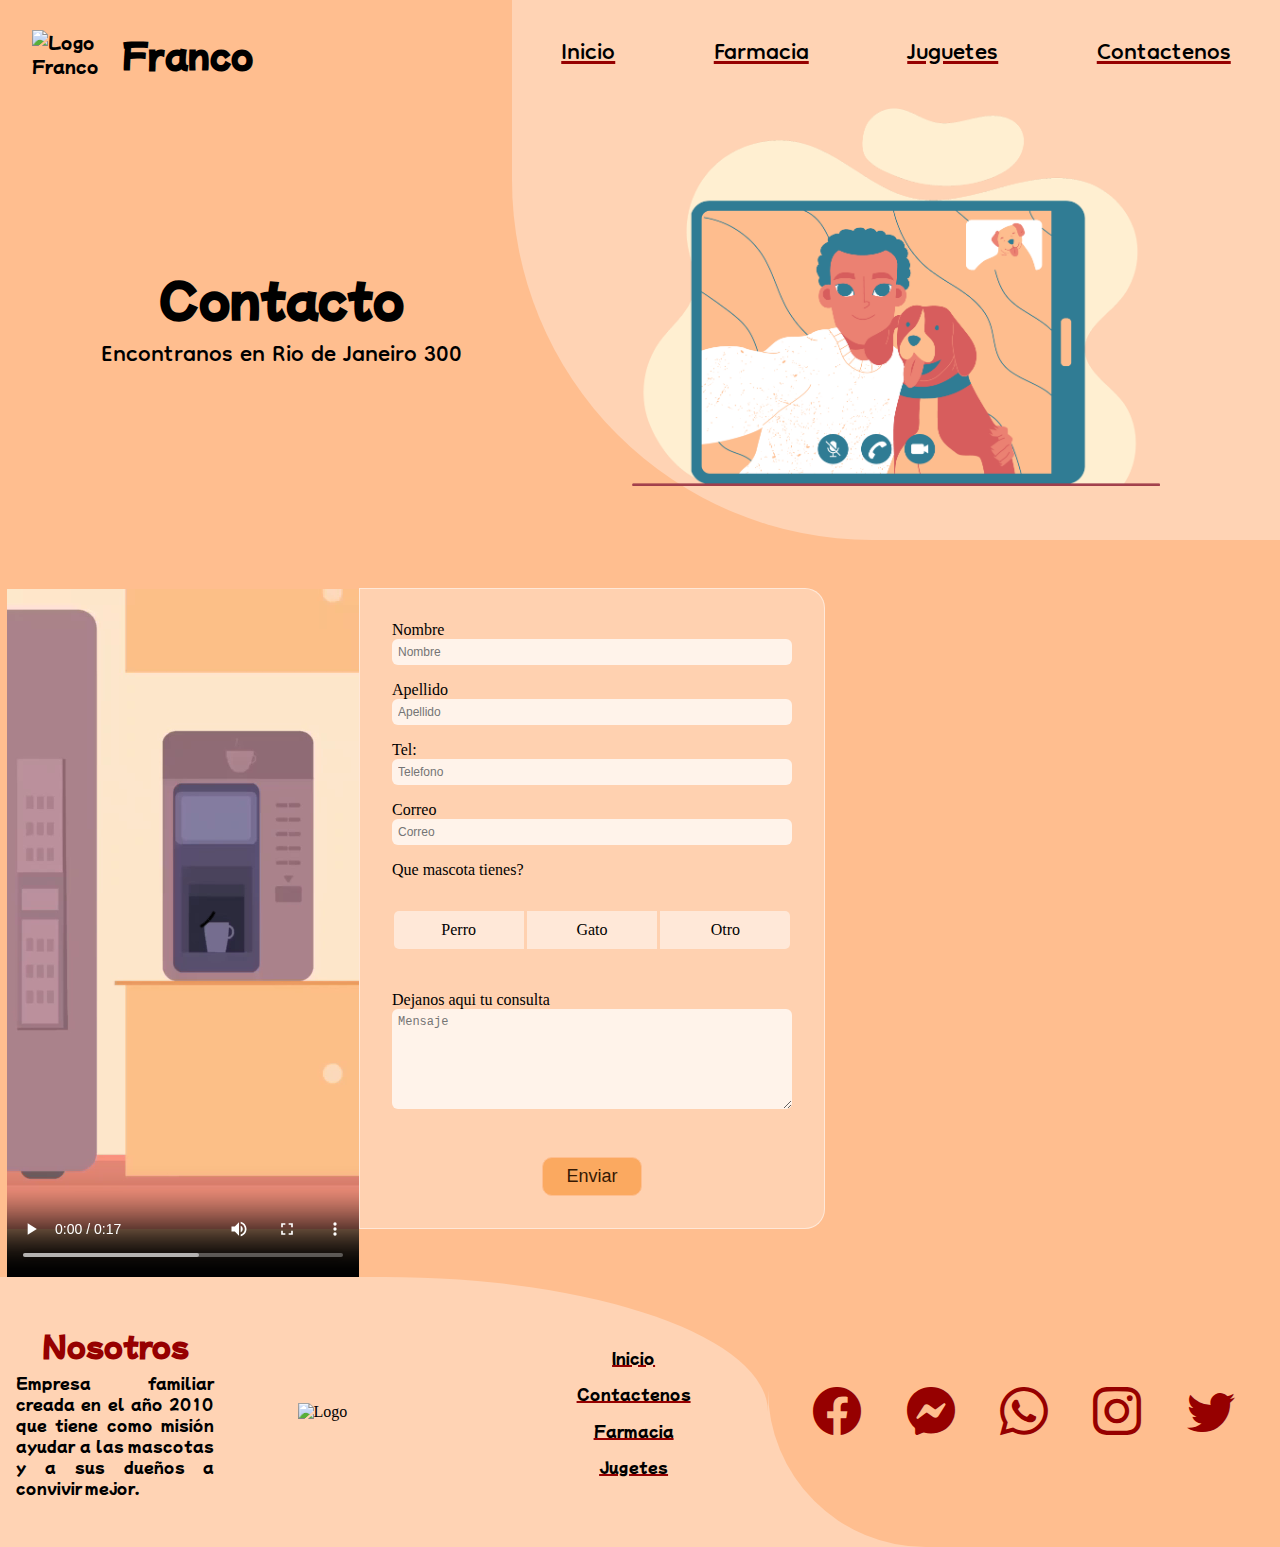
==== commit e06898e3: "ya ksi terminado" ====
--- a/contacto.html
+++ b/contacto.html
@@ -29,7 +29,6 @@
                 <a href="./farmacia.html">Farmacia</a>
                 <a href="./jugetes.html">Juguetes</a>
                 <a href="./contacto.html">Contactenos</a>
-                <a href="#"><i class="bi bi-cart3"></i></a>
             </nav>
             <div class="imagen-dos">
                 <img src="./img/Contacto.png" alt="Niño corriendo">
@@ -38,6 +37,9 @@
     </header>
     <main>
         <!-- Carlos Valerio Centeno Trabaja aqui -->
+        <video autoplay controls loop>
+            <source src="./img/video.mp4">
+        </video>
         <div class="fondo-form" id="borrar">  
                 <form  class="formulario" method="get" id="formulario">
                     <div>
@@ -49,7 +51,7 @@
                         <input type="text" placeholder="Apellido" id="apellido" name="apellido" required>
                     </div>
                     <div class="margentlf">
-                        <label for="tlf">Tlf:</label>
+                        <label for="tlf">Tel:</label>
                         <input type="text" placeholder="Telefono" id="tlf" name="tlf" required>
                     </div>
                     <div class="margencorreo">
@@ -86,6 +88,16 @@
             1ses-419!2sar!4v1636480253115!5m2!1ses-419!2sar" width="600" height="450" style="border:0;
             " allowfullscreen="" loading="lazy"></iframe>
         </div>
+        <div>
+            <script src="https://www.gstatic.com/dialogflow-console/fast/messenger/bootstrap.js?v=1"></script>
+    <df-messenger
+    chat-icon="https:&#x2F;&#x2F;cdn-icons-png.flaticon.com&#x2F;512&#x2F;2829&#x2F;2829757.png"
+    intent="WELCOME"
+    chat-title="Branquito"
+    agent-id="59b1d928-3910-4bca-85a6-19f89405f072"
+    language-code="es"
+    ></df-messenger>
+        </div>
     </main>
     <footer class="pie-pagina">
         <div class="pie-fondo-uno">
--- a/style/estios.css
+++ b/style/estios.css
@@ -105,6 +105,9 @@
     width: 30%;
     display: flex;
 }
+.article-imagen img{
+    width: 100%;
+}
 .article-texto{
     width: 70%;
     display: flex;
@@ -169,7 +172,6 @@
     display: flex;
     width: 30%;
     flex-direction: column;
-    flex-wrap: wrap;
     padding: 1em;
     text-align: justify;
     align-items: center;
@@ -328,14 +330,18 @@
     border-radius: 2em;
     height: 50vh;
 }
-button{
+.button{
     border: none;
     border-radius: 2vh;
     padding: 0.2em;
     background-color: #FF8B96;
     color: white;
-}
-button:hover{
+    text-decoration: none;
+    padding: 0 0.5em 0 0.5em;
+    display: flex;
+    align-items: center;
+}
+.button:hover{
     color: black;
 }
 .contenedor-mercado{
@@ -382,7 +388,7 @@
     padding: 2rem ;
     margin-top: 3rem;
     margin-bottom: 3rem;
-    border-radius: 20px;
+    border-radius: 0 20px 20px 0;
 }
 .formulario input[type="text"],
 .formulario input[type="email"],
@@ -511,3 +517,70 @@
     color:rgb(150, 0, 0);
     text-shadow: 0 0 0 ;
 }
+.modal-title{
+    font-family: 'Mochiy Pop P One', sans-serif;
+}
+.total-cart{
+    text-shadow: 0 0 0;
+    font-family:'Dongle', sans-serif ;
+    font-size: 2em;
+}
+df-messenger {
+    --df-messenger-bot-message: #b8c4ee;
+    --df-messenger-button-titlebar-color: #ffbe8f;
+    --df-messenger-chat-background-color: #fafafa;
+    --df-messenger-font-color: rgb(5, 5, 5);
+    --df-messenger-send-icon: #878fac;
+    --df-messenger-user-message: #82bd7c;
+   }
+@media (max-width: 977px) {
+    .texto-article h2{
+        font-size: 3vh;
+    }
+    .texto-article p{
+        font-size: 1.7vh;
+    }
+}
+@media (max-width: 875px) {
+    .imagen-dos img {
+        height: 70%;
+    }
+    .texto-principal h2 {
+        font-family: 'Mochiy Pop P One', sans-serif;
+        width: 50%;
+        font-size: 4vh;
+        margin-left: 3vw;
+    }
+    .texto-principal p {
+        font-family: 'Dongle', sans-serif;
+        font-size: 3vh;
+        margin-left: 3vw;
+    }
+    .texto-principal {
+        height: 80%;
+        width: 100%;
+        display: flex;
+        flex-direction: column;
+        align-items: flex-start;
+        justify-content: center;
+    }
+    .pie-iconos {
+        font-size: 2.5em;
+        display: flex;
+        flex-wrap: wrap;
+        flex-direction: row;
+        justify-content: space-evenly;
+        align-items: center;
+    }
+    .pie-nosotros p {
+        font-family: 'Mochiy Pop P One', sans-serif;
+        font-size: 0.70em;
+    }
+    .article-imagen img{
+        height: 60%;
+    }
+    .article-imagen{
+        display: flex;
+        align-items: center;
+    }
+}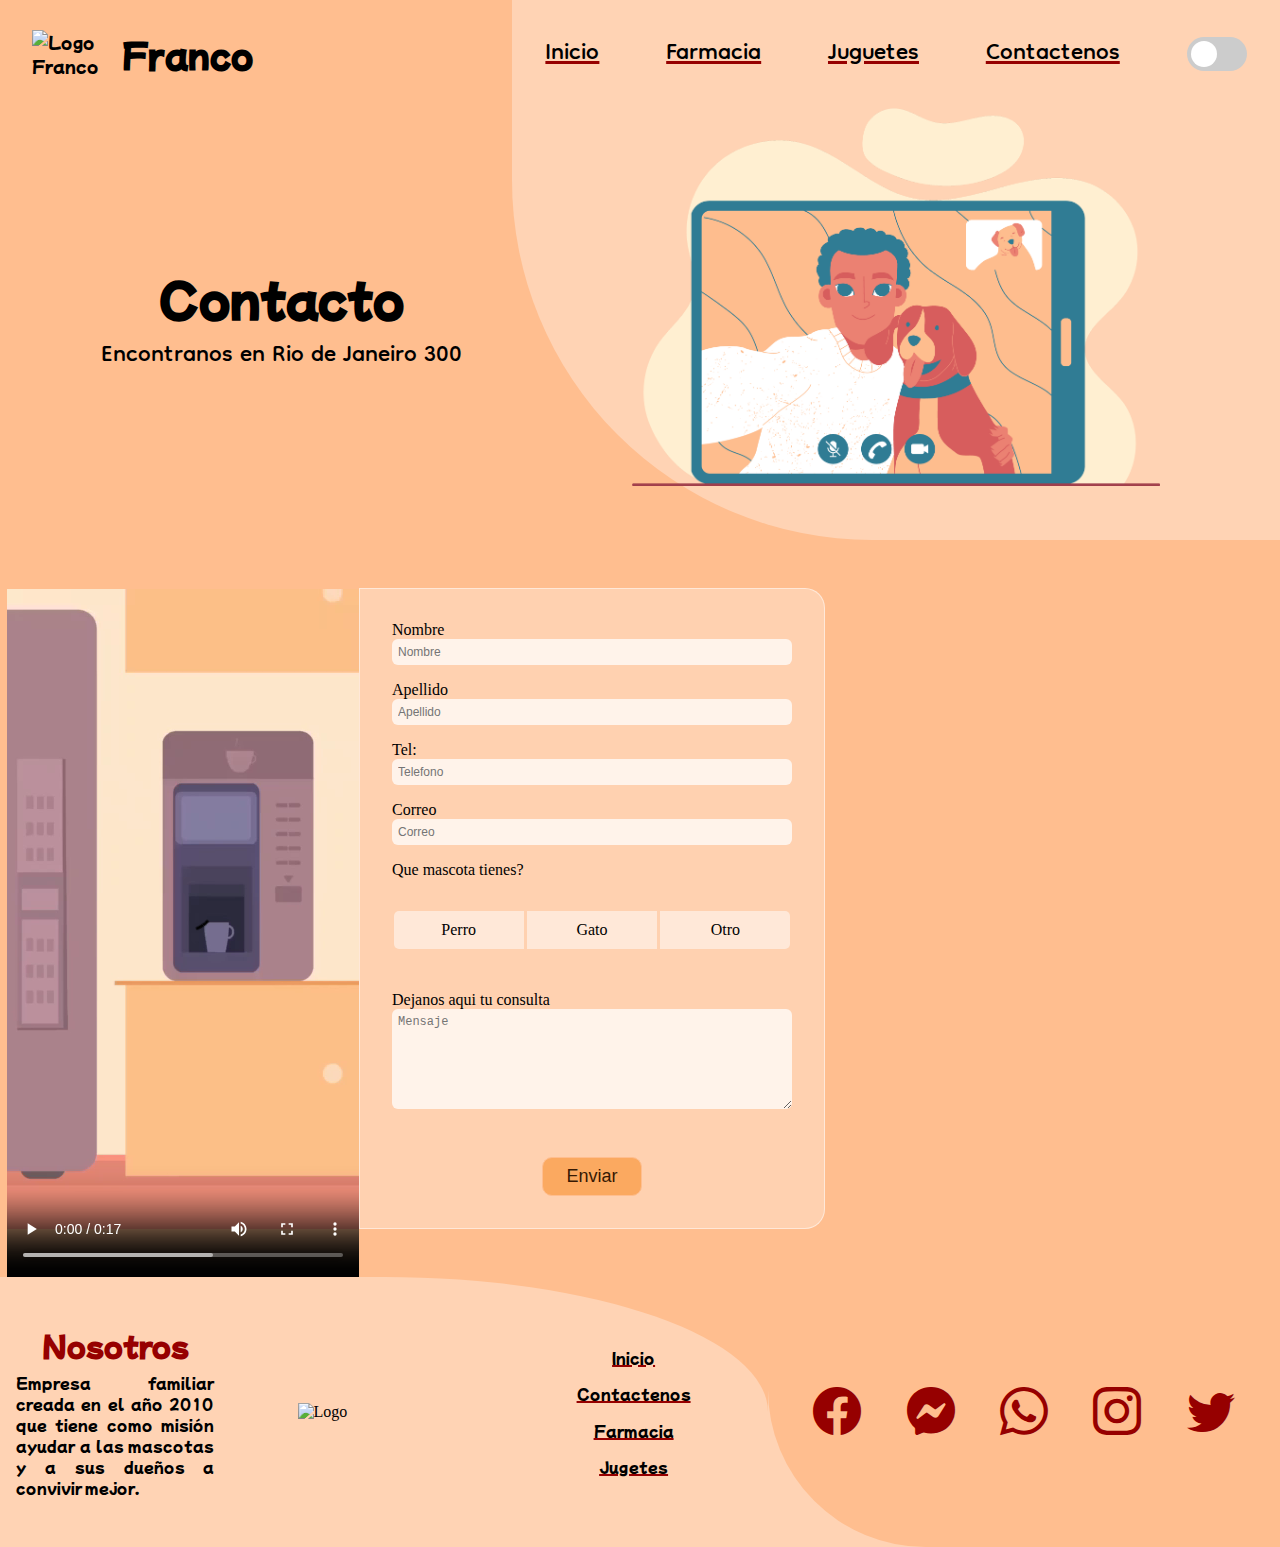
==== commit 1e6d6846: "final" ====
--- a/contacto.html
+++ b/contacto.html
@@ -29,6 +29,15 @@
                 <a href="./farmacia.html">Farmacia</a>
                 <a href="./jugetes.html">Juguetes</a>
                 <a href="./contacto.html">Contactenos</a>
+                <div class="theme-switch-wrapper">
+                    <label class="theme-switch" for="dark-mode">
+                      <input type="checkbox" id="dark-mode"/>
+                      <div class="slider">
+                        <svgOfSun />
+                        <svgOfMoon />
+                      </div>
+                    </label>
+                  </div>
             </nav>
             <div class="imagen-dos">
                 <img src="./img/Contacto.png" alt="Niño corriendo">
@@ -88,16 +97,6 @@
             1ses-419!2sar!4v1636480253115!5m2!1ses-419!2sar" width="600" height="450" style="border:0;
             " allowfullscreen="" loading="lazy"></iframe>
         </div>
-        <div>
-            <script src="https://www.gstatic.com/dialogflow-console/fast/messenger/bootstrap.js?v=1"></script>
-    <df-messenger
-    chat-icon="https:&#x2F;&#x2F;cdn-icons-png.flaticon.com&#x2F;512&#x2F;2829&#x2F;2829757.png"
-    intent="WELCOME"
-    chat-title="Branquito"
-    agent-id="59b1d928-3910-4bca-85a6-19f89405f072"
-    language-code="es"
-    ></df-messenger>
-        </div>
     </main>
     <footer class="pie-pagina">
         <div class="pie-fondo-uno">
@@ -127,6 +126,17 @@
             </div>
         </div>
     </footer>
+    <div class="brankito">
+        <script src="https://www.gstatic.com/dialogflow-console/fast/messenger/bootstrap.js?v=1"></script>
+<df-messenger
+  chat-icon="https:&#x2F;&#x2F;cdn-icons-png.flaticon.com&#x2F;512&#x2F;2829&#x2F;2829757.png"
+  intent="WELCOME"
+  chat-title="Branquito"
+  agent-id="59b1d928-3910-4bca-85a6-19f89405f072"
+  language-code="es"
+    ></df-messenger>
+      </div>
+    <script src="./javascript/darkmode.js"></script>
     <script src="./javascript/contactos.js"></script>
 </body>
 </html>--- a/style/estios.css
+++ b/style/estios.css
@@ -583,4 +583,94 @@
         display: flex;
         align-items: center;
     }
-}+}
+.total-count{
+    text-shadow: 0 0 0;
+    
+}
+.dark-mode {
+    filter: invert(100%);
+} 
+.dark-mode img {
+    filter: invert(100%);
+}
+.dark-mode video{
+    filter: invert(100%);
+}
+.dark-mode .carousel__face {
+    filter: invert(100%);
+}
+.dark-mode .brankito{
+    filter: invert(100%);
+}
+.theme-switch-wrapper {
+    display: flex;
+    align-items: center;
+  }
+  .theme-switch-wrapper em {
+    margin-left: 10px;
+    font-size: 1rem;
+  }
+  .theme-switch {
+    display: inline-block;
+    height: 34px;
+    position: relative;
+    width: 60px;
+  }
+  .theme-switch input {
+    display: none;
+  }
+  .slider {
+    background-color: #ccc;
+    bottom: 0;
+    cursor: pointer;
+    left: 0;
+    position: absolute;
+    right: 0;
+    top: 0;
+    transition: 0.4s;
+    border-radius: 34px;
+  }
+  .slider:before {
+    background-color: #fff;
+    bottom: 4px;
+    content: "";
+    height: 26px;
+    left: 4px;
+    position: absolute;
+    transition: 0.4s;
+    width: 26px;
+    border-radius: 50%;
+  }
+  input:checked + .slider {
+    background-color: #fec150;
+  }
+  input:checked + .slider:before {
+    transform: translateX(26px);
+  }
+  .slider svg {
+    color: #222;
+    position: absolute;
+    transition: opacity 0.2s ease 0s, transform 0.35s ease 0s;
+    pointer-events: none;
+  }
+  .feather-moon {
+    opacity: 0;
+    left: 9px;
+    bottom: 9px;
+    transform: translateX(4px);
+  }
+  .feather-sun {
+    opacity: 1;
+    right: 10px;
+    bottom: 9px;
+    transform: translateX(0px);
+  }
+  input:checked + .slider .feather-moon {
+    opacity: 1;
+    transform: translateX(0);
+  }
+  input:checked + .slider .feather-sun {
+    opacity: 0;
+    transform: translateX(-4px);
+  }